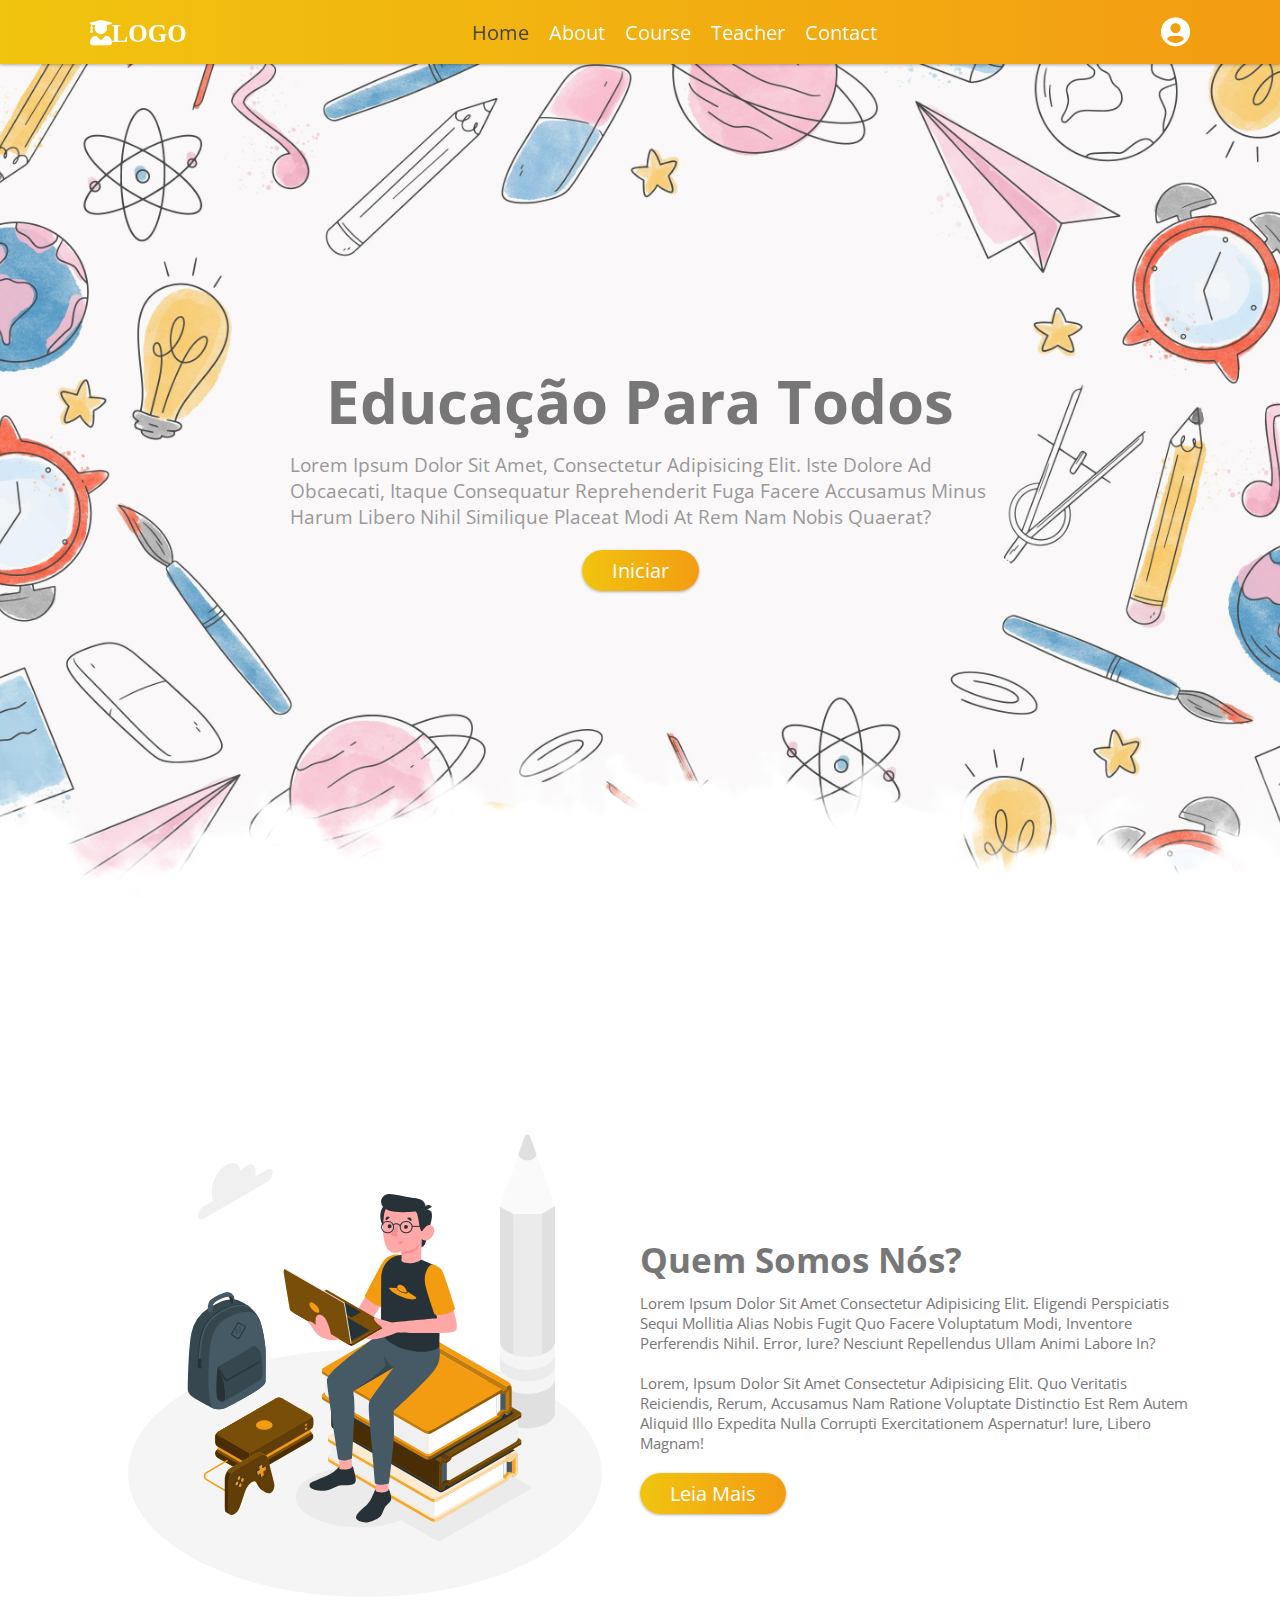
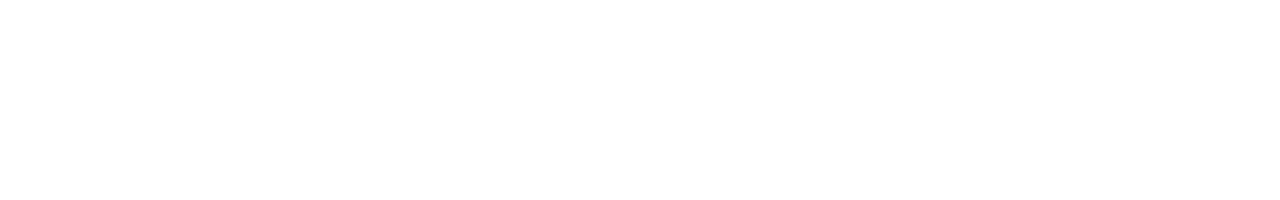
==== page/index.html @ 0684cd83 "iniciando section course" ====
<!DOCTYPE html>
<html lang="pt-br">

<head>
    <meta charset="UTF-8">
    <meta http-equiv="X-UA-Compatible" content="IE=edge">
    <meta name="viewport" content="width=device-width, initial-scale=1.0">
    <title>Tech School</title>

    <!-- google fonts cdn link -->
    <link rel="preconnect" href="https://fonts.googleapis.com">
    <link rel="preconnect" href="https://fonts.gstatic.com" crossorigin>
    <link href="https://fonts.googleapis.com/css2?family=Open+Sans:wght@300;400;600&display=swap" rel="stylesheet">

    <!-- font awesome cdn link -->
    <link rel="stylesheet" href="https://cdnjs.cloudflare.com/ajax/libs/font-awesome/5.15.4/css/all.min.css">

    <!-- css file link -->
    <link rel="stylesheet" href="/css/style.css">
</head>

<body>
    <!-- header section starts -->
    <header>

        <div id="menu" class="fas fa-bars"></div>


        <a href="#" class="logo"><i class="fas fa-user-graduate">LOGO</i></a>

        <nav class="navbar">
            <ul>
                <li><a class="active" href="#home">home</a></li>
                <li><a href="#about">about</a></li>
                <li><a href="#course">course</a></li>
                <li><a href="#teacher">teacher </a></li>
                <li><a href="#contact">contact</a></li>
            </ul>
        </nav>

        <div id="login" class="fas fa-user-circle"></div>

    </header>

    <!-- header section end -->

    <!-- form login starts -->

    <div class="login-form">
        <form action="">
            <h3>login</h3>
            <input type="text" placeholder="digite seu RA" class="box">
            <input type="password" placeholder="Senha" class="box">
            <p>esqueceu a senha? <a href="#">clique aqui</a></p>
            <p>não tem uma conta? <a href="#">cadastre-se agora</a></p>
            <input type="submit" class="btn" value="login">
            <i class="fas fa-times"></i>
        </form>
    </div>
    <!-- form login end -->

    <!-- home section  starts -->
    <section class="home" id="home">
        <h1>Educação para Todos</h1>
        <p>Lorem ipsum dolor sit amet, consectetur adipisicing elit. Iste dolore ad obcaecati, itaque consequatur
            reprehenderit fuga facere accusamus minus harum libero nihil similique placeat modi at rem nam nobis
            quaerat?</p>
        <a href="#"><button class="btn"> Iniciar </button></a>

        <div class="shape"></div>
    </section>
    <!-- home section end -->

    <!-- about section starts -->
    <section class="about id=" about">

        <div class="image">
            <img src="/utils/Nerd-amico.svg" alt="Estudante">
        </div>

        <div class="content">
            <h3>Quem somos nós?</h3>
            <p>Lorem ipsum dolor sit amet consectetur adipisicing elit. Eligendi perspiciatis sequi mollitia alias nobis
                fugit quo facere voluptatum modi, inventore perferendis nihil. Error, iure? Nesciunt repellendus ullam
                animi labore in?</p>
            <p>Lorem, ipsum dolor sit amet consectetur adipisicing elit. Quo veritatis reiciendis, rerum, accusamus nam
                ratione voluptate distinctio est rem autem aliquid illo expedita nulla corrupti exercitationem
                aspernatur! Iure, libero magnam!</p>
            <a href="#"><button class="btn"> leia mais</button></a>
        </div>
    </section>
    <!--  about section end -->

    <!--  course section starts -->

    <!-- course section end -->


    <!-- Jquery cdn link -->
    <script src="https://cdnjs.cloudflare.com/ajax/libs/jquery/3.6.0/jquery.min.js"></script>

    <!-- js file link -->
    <script src="/scripts/script.js"></script>
</body>

</html>
---- css/style.css ----
:root {
    --gradient: linear-gradient(90deg, var(--orange40f), var(--orangec12));
    --white:#fff;
    --silver444:#444;
    --silver333:#333;
    --silver777:#777;
    --seilver999:#999;
    --orangec12:#f39c12;
    --orange40f:#f1c40f;
}

* {
    font-family: 'Open Sans', sans-serif;
    margin: 0;
    padding: 0;
    box-sizing: border-box;
    border: none;
    outline: none;
    text-decoration: none;
    text-transform: capitalize;
    transition: all .2s linear;
}

*::selection {
    background-color: var(--orangec12);
    color: var(--white);
}

html {
    font-size: 62.5%;
    overflow-x: hidden;
}

html::-webkit-scrollbar {
    width: 1.5rem;
}

html::-webkit-scrollbar-track {
    background: var(--silver333);
}

html::-webkit-scrollbar-thumb {
    background: linear-gradient(90deg, var(--orange40f), var(--orangec12));
}

/* global style section */
section {
    min-height: 100vh;
    padding: 1rem 7%;
    padding-top: 6rem;
}

/* global style button */
.btn {
    padding: .7rem 3rem;
    font-size: 2rem;
    color: var(--white);
    background: var(--gradient);
    border-radius: 5rem;
    margin-top: 1rem;
    cursor: pointer;
    box-shadow: 0 .1rem .3rem rgba(0, 0, 0, .3);
    position: relative;
    overflow: hidden;
    z-index: 0;
}

.btn::before {
    content: '';
    position: absolute;
    top: -1rem; left: -100%;
    background-color: #fff9;
    height: 150%;
    width: 20%;
    transform: rotate(25deg);
    z-index: -1;
}

.btn:hover::before  {
    transition: .3s linear; 
    left: 120%;
}

/* header menu starts */
header {
    width: 100%;
    display: flex;
    align-items: center;
    justify-content: space-between;
    position: fixed;
    top: 0; left: 0;
    z-index: 1000;
    padding: 1.5rem 7%;
    background: var(--gradient);
    box-shadow: 0 .1rem .3rem rgba(0, 0, 0, .3);
}

header .logo {
    color: var(--white);
    font-size: 2.5rem;
}

header .navbar ul {
    display: flex;
    align-items: center;
    justify-content: center;
    list-style: none;
}

header .navbar ul li {
    margin: 0 1rem;
}

header .navbar ul li a {
    font-size: 2rem;
    color: var(--white);
}

header .navbar ul li a.active,
header .navbar ul li a:hover {
    color: var(--silver444);
}

header #login {
    font-size: 3rem;
    color: var(--white);
    cursor: pointer;
}

header #login:hover {
    color: var(--silver444);
}

header #menu {
    font-size: 3rem;
    color: var(--white);
    cursor: pointer;
    display: none;
}
/* header menu end */

/* login form starts */
.login-form {
    height: 100%;
    width: 100%;
    position: fixed;
    top: -120%; left: 0;
    z-index: 1000;
    background: rgba(0, 0, 0, .5);
    display: flex;
    align-items: center;
    justify-content: center;
}

.login-form.popup {
    top: 0;
}

.login-form form {
    width: 35rem;
    background-color: var(--white);
    margin: 0 2rem;
    padding: 1rem 3rem;
    border-radius: .5rem;
    box-shadow: 0 .1rem .3rem var(--silver333);
    position: relative; 
}

.login-form form h3 {
    font-size: 3rem;
    color: var(--orangec12);
    padding: 1rem 0;   
}

.login-form .box {
    width: 100%;
    padding: 1rem 0;
    margin: 1rem 0;
    border-bottom: .2rem solid var(--silver777);
    font-size: 1.6rem; 
    color: var(--silver333);
    text-transform: none;
}

.login-form .box::placeholder {
    text-transform: capitalize;
}

.login-form .box:focus {
    border-color: var(--orangec12);
}

.login-form .box:nth-child(3) {
    margin-bottom: 5rem;
}

.login-form form p {
    font-size: 1.4rem;
    color: var(--silver777);
    padding: .5rem 0;
}

.login-form form p a {
    color: var(--orangec12);
}

.login-form form .btn {
    width: 100%;
    margin: 2rem 0;
}

.login-form form .btn:hover {
    background: var(--silver444);
}

.login-form form .fa-times {
    position: absolute;
    top: 1.5rem; right: 2rem;
    font-size: 2.5rem;
    cursor: pointer;
    color: var(--seilver999);
}

.login-form form .fa-times:hover {
    color: var(--silver444);
}

/* login form end */

/* section home starts */
.home {
    display: flex;
    align-items: center;
    justify-content: center;
    flex-flow: column;
    background: url('/utils/home-bg.jpg') no-repeat;
    background-size: cover;
    background-position: center;
    background-attachment: fixed;
    position: relative;

}

.home h1 {
    font-size: 6rem;
    color: var(--silver777);
}

.home p {
    font-size: 1.9rem;
    color: var(--seilver999);
    padding: 1rem 0;
    width: 70rem;
}

.home .shape {
    position: absolute;
    bottom: -.2rem; left: 0;
    height: 15rem;
    width: 100%;
    background: url('/utils/shape.png');
    block-size: 100rem 15rem;
    filter: drop-shadow(0 -1.rem .1rem rgba(0, 0, 0, .2));
    animation: animate 10s linear infinite;
}

@keyframes animate {
    0% {
        background-position-x: 0rem;
    }

    100% {
        background-position-x: 100rem ;
    }
}

/* section home end */

/* section about starts*/
.about {
    display: flex;
    align-items: center;
    justify-content: center;
    flex-flow: wrap;
}

.about .image {
    flex: 1 1 40rem;
}

.about .image img {
    height: 65vh;
    width: 100%;
}

.about .content {
    flex: 1 1 40rem;
}

.about .content h3 {
    font-size: 3.5rem;
    color: var(--silver777);
}

.about .content p {
    font-size: 1.5rem;
    color: var(--silver777);
    padding: 1rem 0;
}

/* section about end*/

























/* media queries */
@media (max-width: 768px) {
    html {
        font-size: 55%;
    }

    header #menu {
        display: block;
    }

    header .navbar {
        position: fixed;
        top: -120%; left:0;
        width: 100%;
        background:  var(--silver444);
    }

    header .navbar ul {
        flex-flow: column;
        padding: 2rem 0;
    }

    header .navbar ul li {
        margin: 1.5rem 0;
        text-align: center;
        width: 100%;
    }

    header .navbar ul li a {
        font-size: 2.5rem;
        display: block;
    }

    header .navbar ul li a.active,
    header .navbar ul li a:hover {
        color: var(--orangec12);
    }   

    .fa-times {
        transform: rotate(180deg);
    }

    header .navbar.nav-toggle {
        top: 6.4rem;
    }

    .home h1 {
        top: 6.4rem;
    }

    .home p {
        width: auto;
    }
}

@media (max-width: 768px) {
    html {
        font-size: 50%;
    }
}
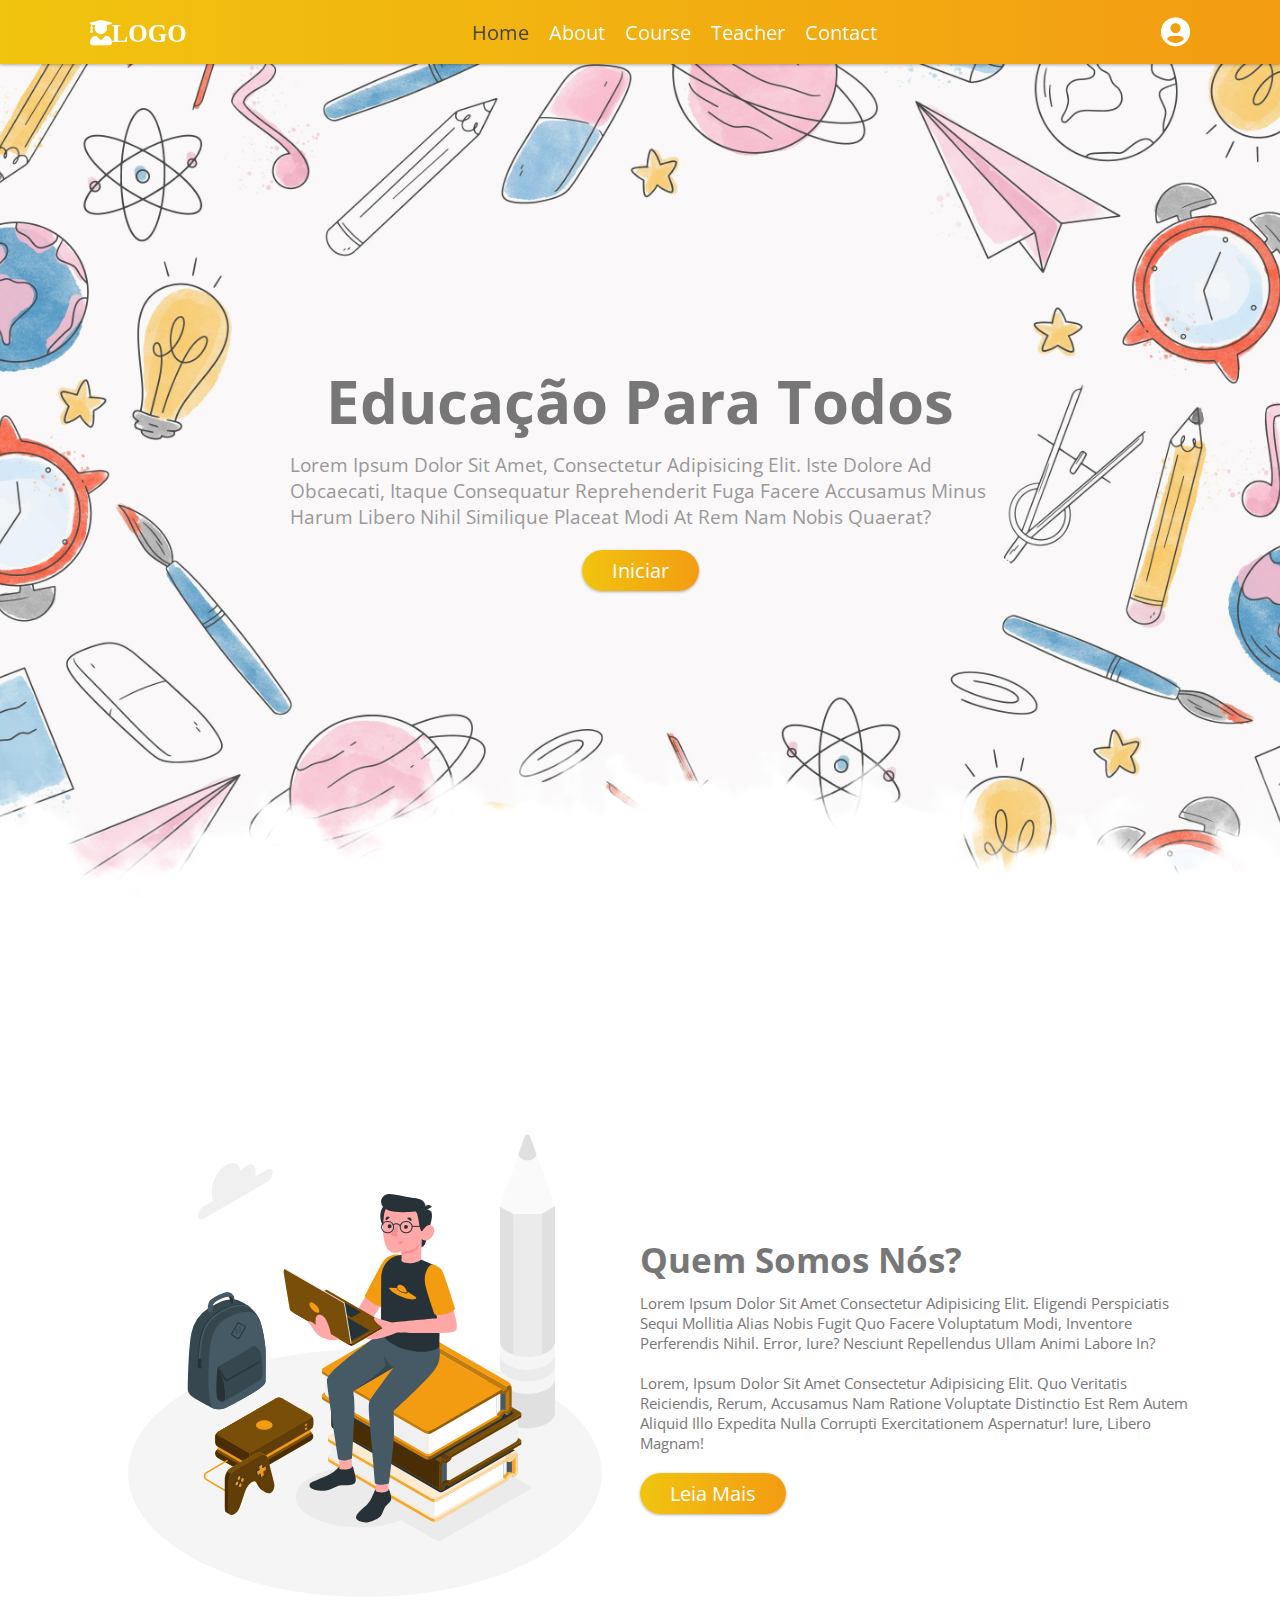
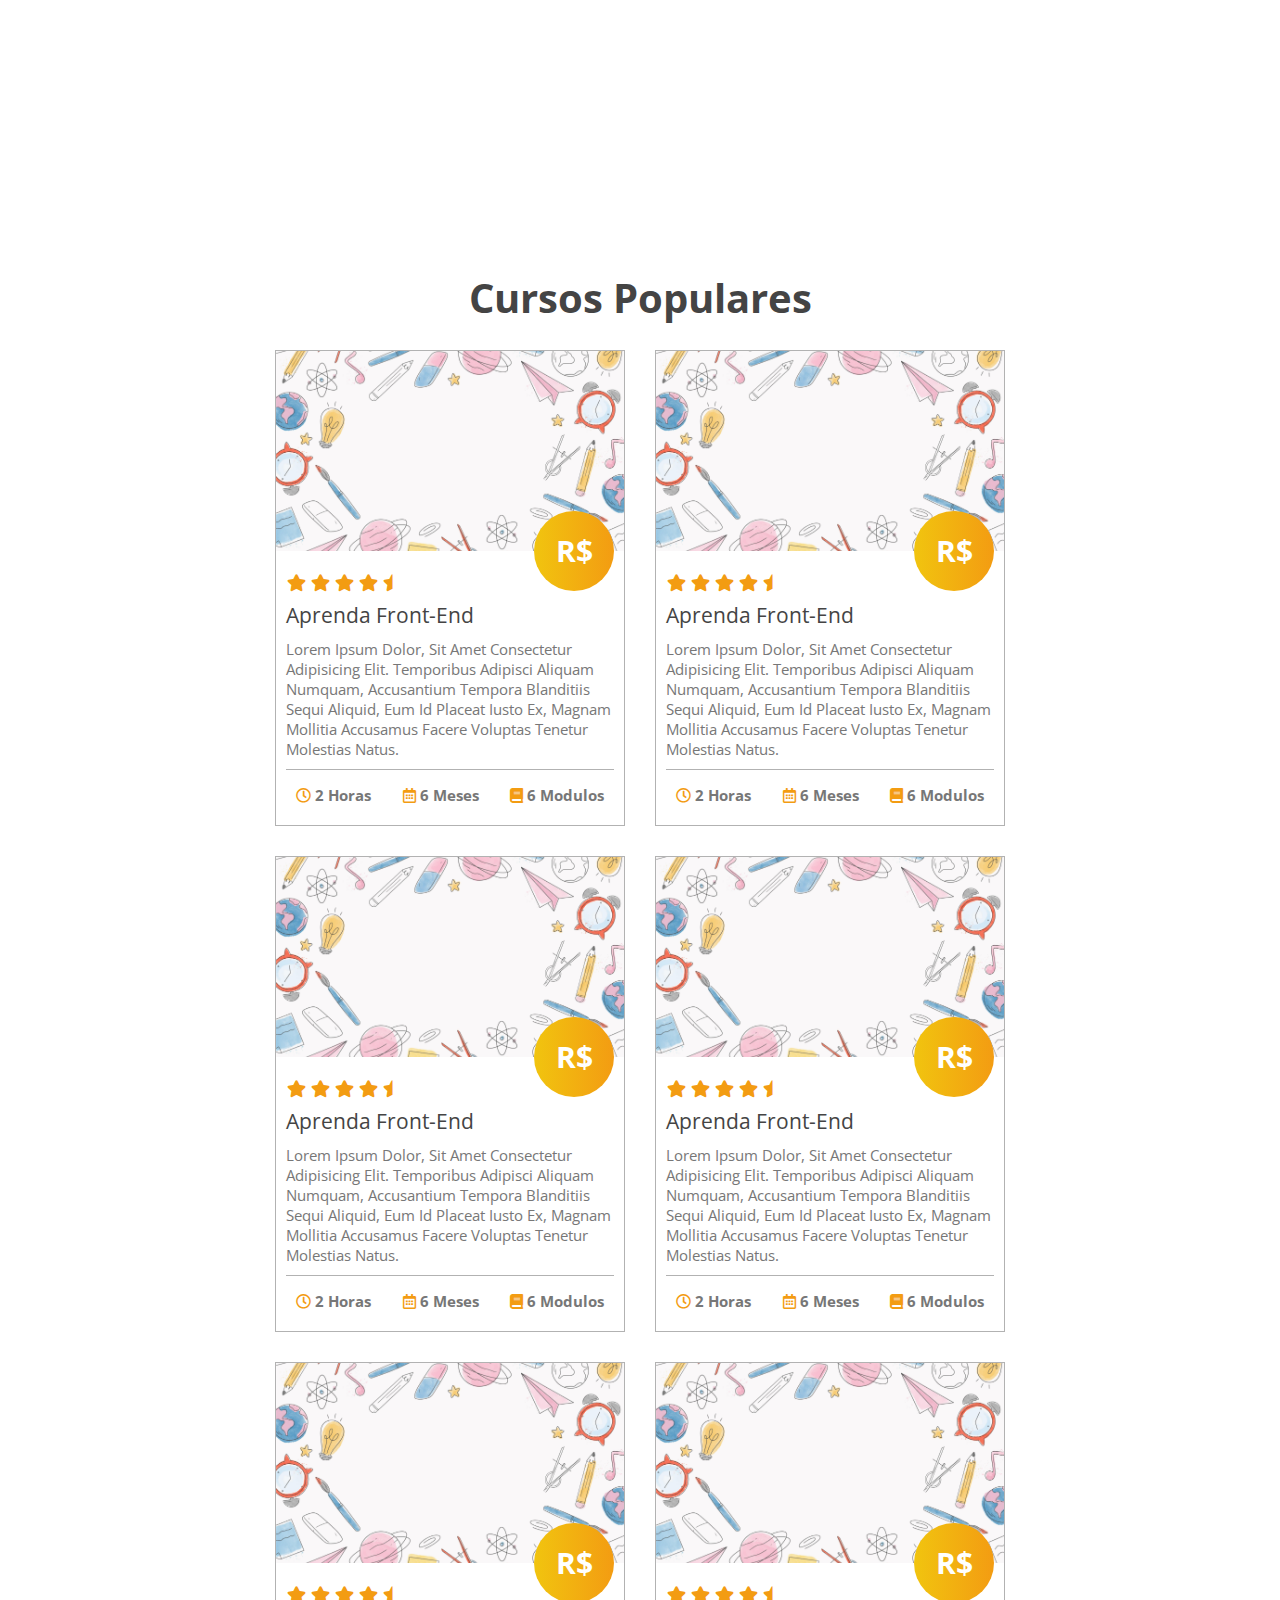
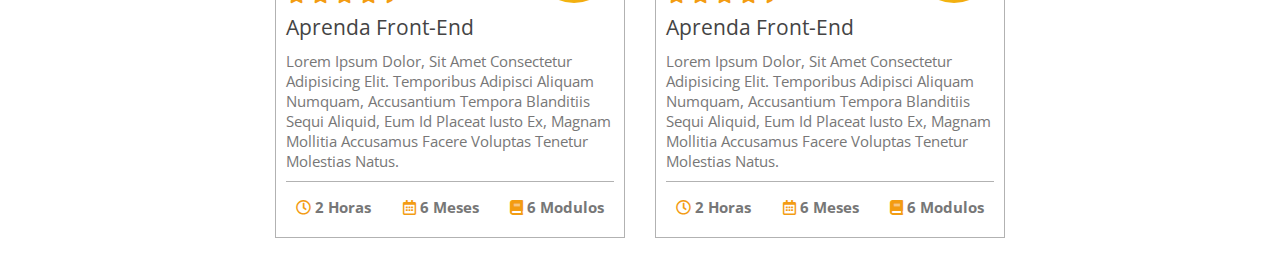
==== commit b3bb497f: "finalizando section course responsive" ====
--- a/page/index.html
+++ b/page/index.html
@@ -92,7 +92,150 @@
     <!--  about section end -->
 
     <!--  course section starts -->
-
+    <section class="course" id="course">
+
+        <h1 class="heading"> cursos populares</h1>
+
+        <div class="box-container">
+            <div class="box">
+                <img src="/utils/home-bg.jpg" alt="Curso">
+                <h3 class="price">R$ 1,99</h3>
+                <div class="content">
+                    <div class="stars">
+                        <i class="fas fa-star"></i>
+                        <i class="fas fa-star"></i>
+                        <i class="fas fa-star"></i>
+                        <i class="fas fa-star"></i>
+                        <i class="fas fa-star-half"></i>
+                    </div>
+                    <a href="#" class="title">Aprenda Front-end</a>
+                    <p>Lorem ipsum dolor, sit amet consectetur adipisicing elit. Temporibus adipisci aliquam numquam,
+                        accusantium tempora blanditiis sequi aliquid, eum id placeat iusto ex, magnam mollitia accusamus
+                        facere voluptas tenetur molestias natus.</p>
+                    <div class="info">
+                        <h3><i class="far fa-clock"></i> 2 horas</h3>
+                        <h3><i class="far fa-calendar-alt"></i> 6 meses</h3>
+                        <h3><i class="fas fa-book"></i> 6 modulos</h3>
+                    </div>
+                </div>
+            </div>
+
+            <div class="box">
+                <img src="/utils/home-bg.jpg" alt="Curso">
+                <h3 class="price">R$ 1,99</h3>
+                <div class="content">
+                    <div class="stars">
+                        <i class="fas fa-star"></i>
+                        <i class="fas fa-star"></i>
+                        <i class="fas fa-star"></i>
+                        <i class="fas fa-star"></i>
+                        <i class="fas fa-star-half"></i>
+                    </div>
+                    <a href="#" class="title">Aprenda Front-end</a>
+                    <p>Lorem ipsum dolor, sit amet consectetur adipisicing elit. Temporibus adipisci aliquam numquam,
+                        accusantium tempora blanditiis sequi aliquid, eum id placeat iusto ex, magnam mollitia accusamus
+                        facere voluptas tenetur molestias natus.</p>
+                    <div class="info">
+                        <h3><i class="far fa-clock"></i> 2 horas</h3>
+                        <h3><i class="far fa-calendar-alt"></i> 6 meses</h3>
+                        <h3><i class="fas fa-book"></i> 6 modulos</h3>
+                    </div>
+                </div>
+            </div>
+
+            <div class="box">
+                <img src="/utils/home-bg.jpg" alt="Curso">
+                <h3 class="price">R$ 1,99</h3>
+                <div class="content">
+                    <div class="stars">
+                        <i class="fas fa-star"></i>
+                        <i class="fas fa-star"></i>
+                        <i class="fas fa-star"></i>
+                        <i class="fas fa-star"></i>
+                        <i class="fas fa-star-half"></i>
+                    </div>
+                    <a href="#" class="title">Aprenda Front-end</a>
+                    <p>Lorem ipsum dolor, sit amet consectetur adipisicing elit. Temporibus adipisci aliquam numquam,
+                        accusantium tempora blanditiis sequi aliquid, eum id placeat iusto ex, magnam mollitia accusamus
+                        facere voluptas tenetur molestias natus.</p>
+                    <div class="info">
+                        <h3><i class="far fa-clock"></i> 2 horas</h3>
+                        <h3><i class="far fa-calendar-alt"></i> 6 meses</h3>
+                        <h3><i class="fas fa-book"></i> 6 modulos</h3>
+                    </div>
+                </div>
+            </div>
+
+            <div class="box">
+                <img src="/utils/home-bg.jpg" alt="Curso">
+                <h3 class="price">R$ 1,99</h3>
+                <div class="content">
+                    <div class="stars">
+                        <i class="fas fa-star"></i>
+                        <i class="fas fa-star"></i>
+                        <i class="fas fa-star"></i>
+                        <i class="fas fa-star"></i>
+                        <i class="fas fa-star-half"></i>
+                    </div>
+                    <a href="#" class="title">Aprenda Front-end</a>
+                    <p>Lorem ipsum dolor, sit amet consectetur adipisicing elit. Temporibus adipisci aliquam numquam,
+                        accusantium tempora blanditiis sequi aliquid, eum id placeat iusto ex, magnam mollitia accusamus
+                        facere voluptas tenetur molestias natus.</p>
+                    <div class="info">
+                        <h3><i class="far fa-clock"></i> 2 horas</h3>
+                        <h3><i class="far fa-calendar-alt"></i> 6 meses</h3>
+                        <h3><i class="fas fa-book"></i> 6 modulos</h3>
+                    </div>
+                </div>
+            </div>
+
+            <div class="box">
+                <img src="/utils/home-bg.jpg" alt="Curso">
+                <h3 class="price">R$ 1,99</h3>
+                <div class="content">
+                    <div class="stars">
+                        <i class="fas fa-star"></i>
+                        <i class="fas fa-star"></i>
+                        <i class="fas fa-star"></i>
+                        <i class="fas fa-star"></i>
+                        <i class="fas fa-star-half"></i>
+                    </div>
+                    <a href="#" class="title">Aprenda Front-end</a>
+                    <p>Lorem ipsum dolor, sit amet consectetur adipisicing elit. Temporibus adipisci aliquam numquam,
+                        accusantium tempora blanditiis sequi aliquid, eum id placeat iusto ex, magnam mollitia accusamus
+                        facere voluptas tenetur molestias natus.</p>
+                    <div class="info">
+                        <h3><i class="far fa-clock"></i> 2 horas</h3>
+                        <h3><i class="far fa-calendar-alt"></i> 6 meses</h3>
+                        <h3><i class="fas fa-book"></i> 6 modulos</h3>
+                    </div>
+                </div>
+            </div>
+
+            <div class="box">
+                <img src="/utils/home-bg.jpg" alt="Curso">
+                <h3 class="price">R$ 1,99</h3>
+                <div class="content">
+                    <div class="stars">
+                        <i class="fas fa-star"></i>
+                        <i class="fas fa-star"></i>
+                        <i class="fas fa-star"></i>
+                        <i class="fas fa-star"></i>
+                        <i class="fas fa-star-half"></i>
+                    </div>
+                    <a href="#" class="title">Aprenda Front-end</a>
+                    <p>Lorem ipsum dolor, sit amet consectetur adipisicing elit. Temporibus adipisci aliquam numquam,
+                        accusantium tempora blanditiis sequi aliquid, eum id placeat iusto ex, magnam mollitia accusamus
+                        facere voluptas tenetur molestias natus.</p>
+                    <div class="info">
+                        <h3><i class="far fa-clock"></i> 2 horas</h3>
+                        <h3><i class="far fa-calendar-alt"></i> 6 meses</h3>
+                        <h3><i class="fas fa-book"></i> 6 modulos</h3>
+                    </div>
+                </div>
+            </div>
+        </div>
+    </section>
     <!-- course section end -->
 
 
--- a/css/style.css
+++ b/css/style.css
@@ -81,6 +81,13 @@
     left: 120%;
 }
 
+.heading {
+    color: var(--silver444);
+    padding: 1rem;
+    font-size: 4rem;
+    text-align: center;
+}
+
 /* header menu starts */
 header {
     width: 100%;
@@ -310,6 +317,92 @@
 
 /* section about end*/
 
+/* section course starts */
+.course .box-container {
+    display: flex;
+    align-items: center;
+    justify-content: center;
+    flex-flow: wrap;
+
+}
+
+.course .box-container .box {
+    width: 35rem;
+    border: .1rem solid rgba(0, 0, 0, .3);
+    position: relative;
+    margin: 1.5rem;
+}
+
+.course .box-container .box img {
+    height: 20rem;
+    width: 100%;
+    object-fit: cover;
+}
+
+.course .box-container .box .content {
+    padding: 1rem;
+}
+
+.course .box-container .box .content .stars i {
+    color: var(--orangec12);
+    font-size: 1.7rem;
+    padding: 1rem .1rem;
+}
+
+.course .box-container .box .content .title {
+    color: var(--silver444);
+    font-size: 2.1rem;
+}
+
+.course .box-container .box .content .title:hover {
+    text-decoration: underline;
+}
+
+.course .box-container .box .content p {
+    padding: 1rem 0;
+    color: var(--silver777);
+    font-size: 1.5rem;
+}
+
+.course .box-container .box .content .info {
+    display: flex;
+    justify-content: space-between;
+    align-items: center;
+    padding-top: .5rem;
+    border-top: .1rem solid rgba(0, 0, 0, .3);
+}
+
+.course .box-container .box .content .info h3 {
+    font-size: 1.5rem;
+    padding: 1rem;
+    color: var(--silver777);
+}
+
+.course .box-container .box .content .info h3 i {
+    color: var(--orangec12);
+}
+   
+.course .box-container .box .price {
+    position: absolute;
+    top: 16rem; right: 1rem;
+    height: 8rem;
+    width: 8rem;
+    line-height: 8rem;
+    text-align: center;
+    border-radius: 50%;
+    background: var(--gradient);  
+    color: var(--white);
+    font-size: 3rem;
+}
+
+
+
+
+
+
+
+
+/* section course end */
 
 
 
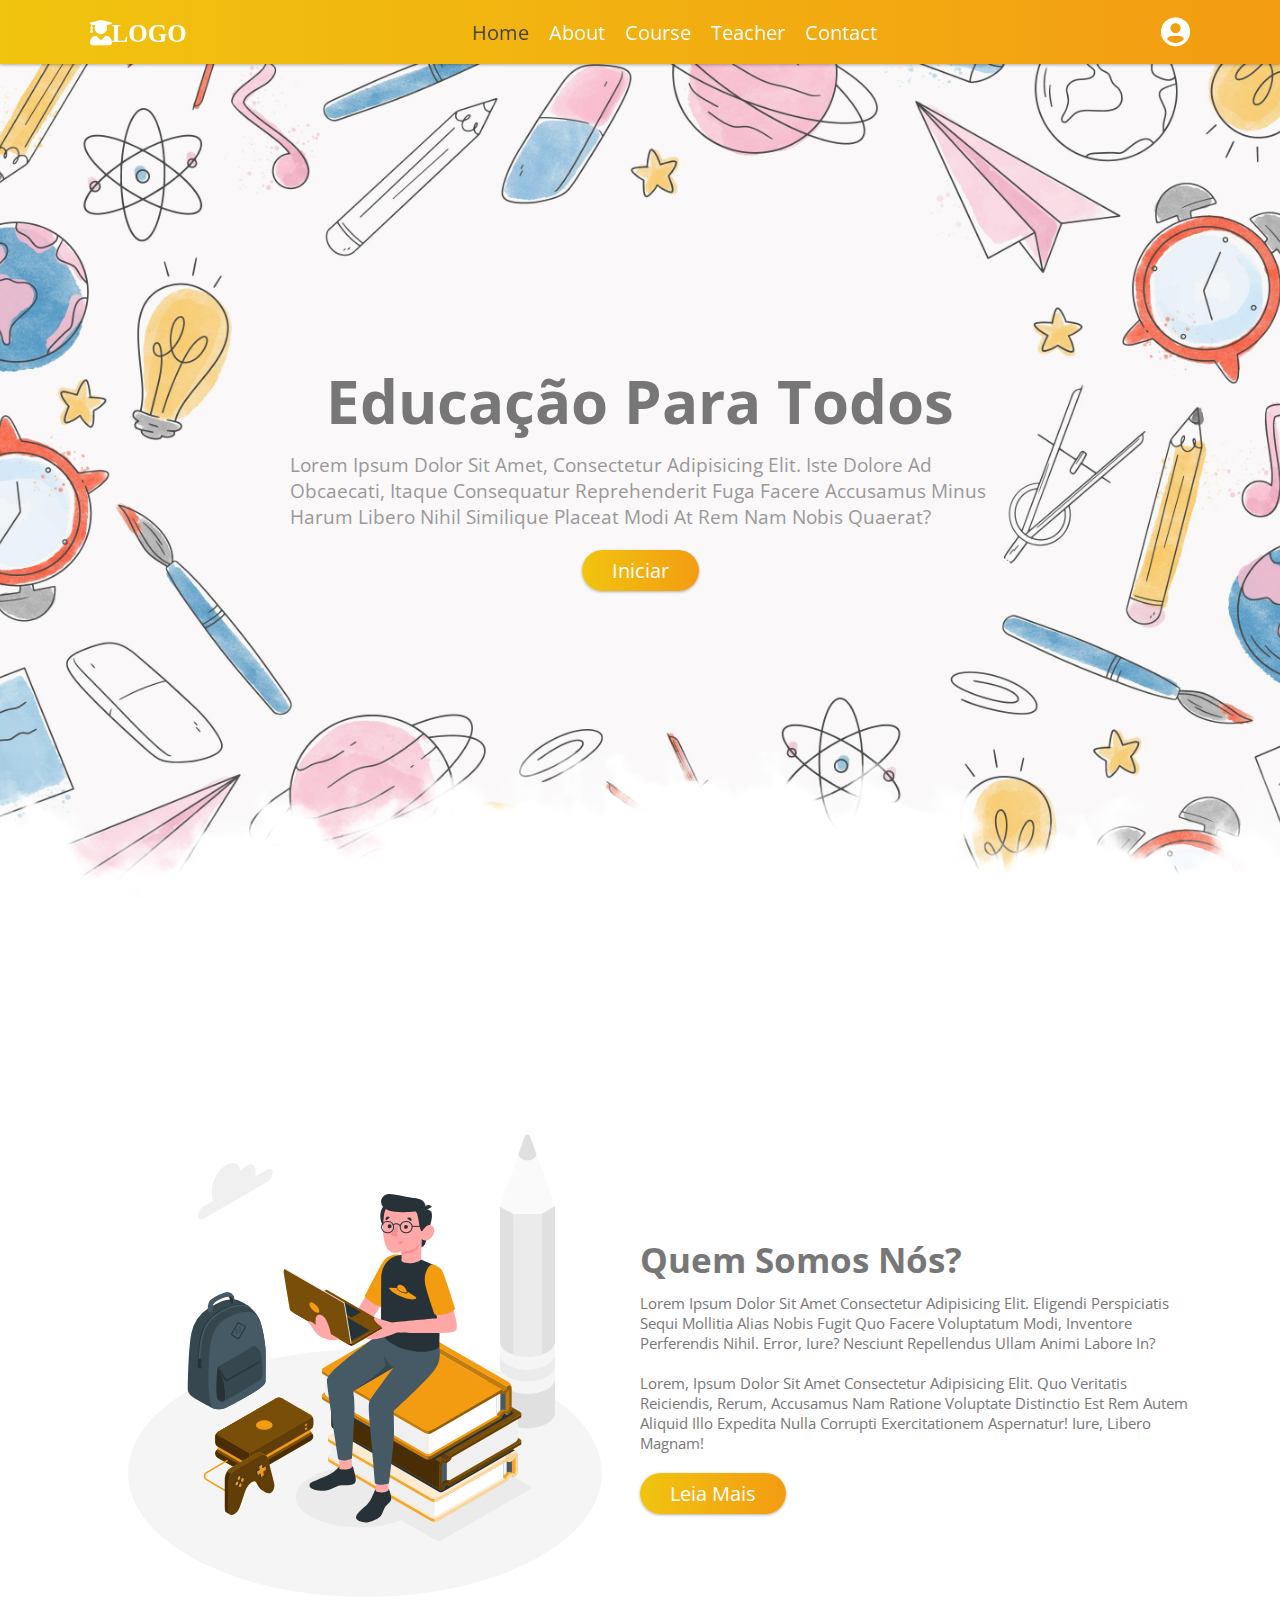
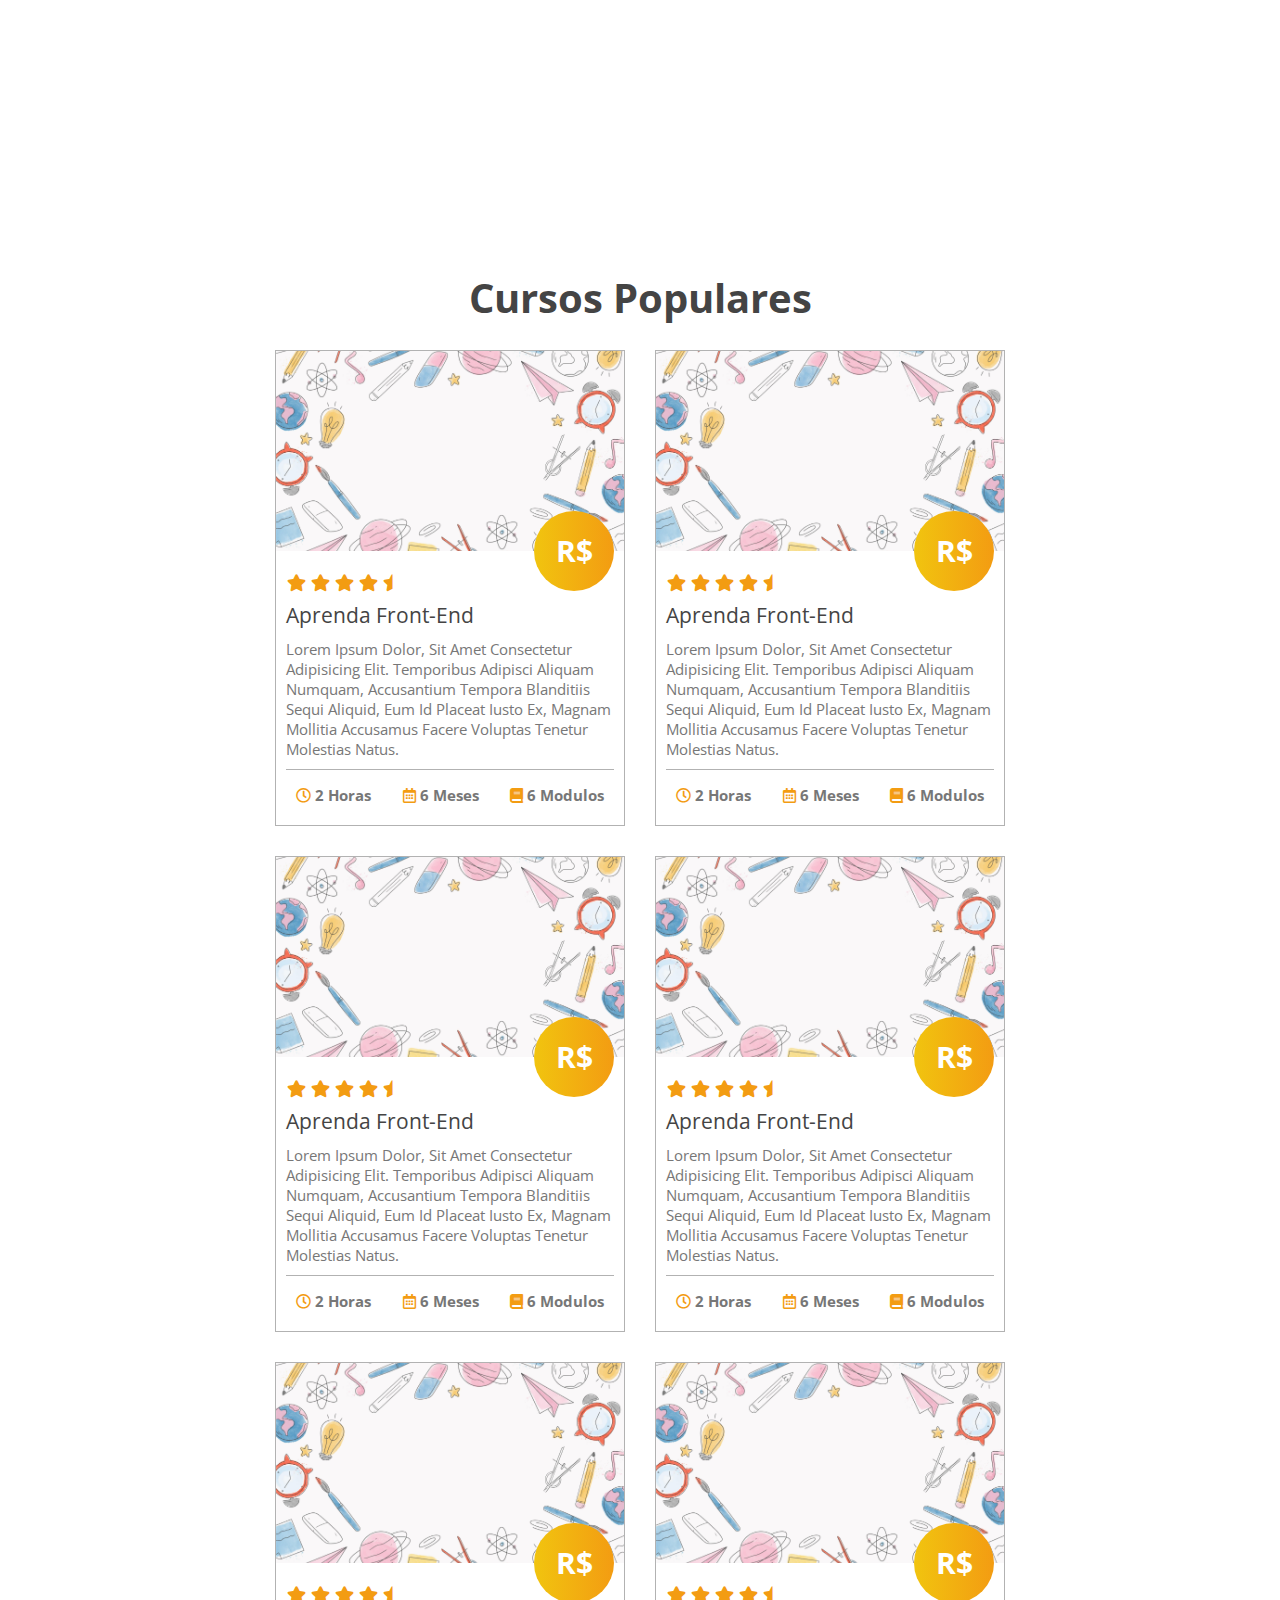
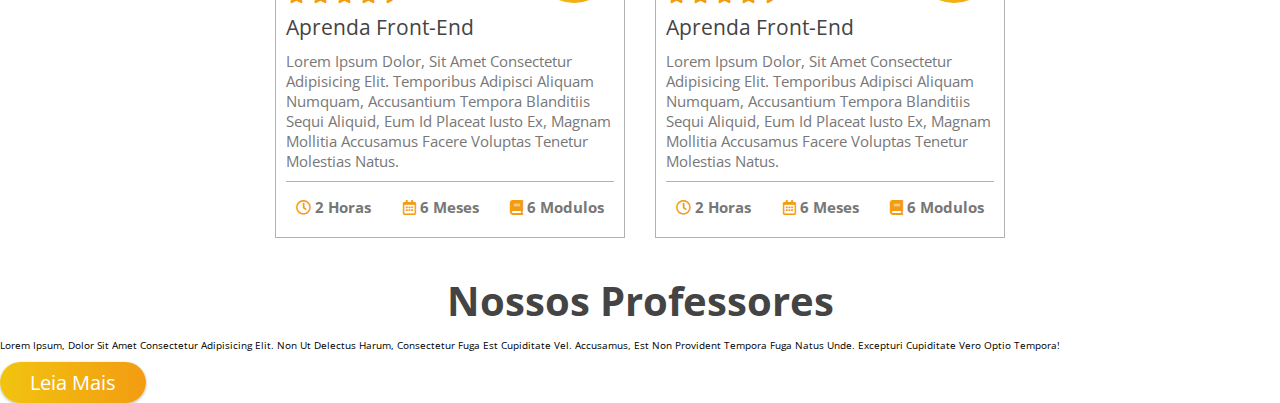
==== commit da6cbf88: "iniciando section teacher" ====
--- a/page/index.html
+++ b/page/index.html
@@ -41,11 +41,9 @@
         <div id="login" class="fas fa-user-circle"></div>
 
     </header>
-
     <!-- header section end -->
 
     <!-- form login starts -->
-
     <div class="login-form">
         <form action="">
             <h3>login</h3>
@@ -238,6 +236,14 @@
     </section>
     <!-- course section end -->
 
+    <!-- section teacher starts -->
+    <h1 class="heading">nossos professores</h1>
+    <p>Lorem ipsum, dolor sit amet consectetur adipisicing elit. Non ut delectus harum, consectetur fuga est cupiditate
+        vel. Accusamus, est non provident tempora fuga natus unde. Excepturi cupiditate vero optio tempora!
+    </p>
+
+    <a href="#"><button class="btn">leia mais</button></a>
+    <!-- section teacher end -->
 
     <!-- Jquery cdn link -->
     <script src="https://cdnjs.cloudflare.com/ajax/libs/jquery/3.6.0/jquery.min.js"></script>
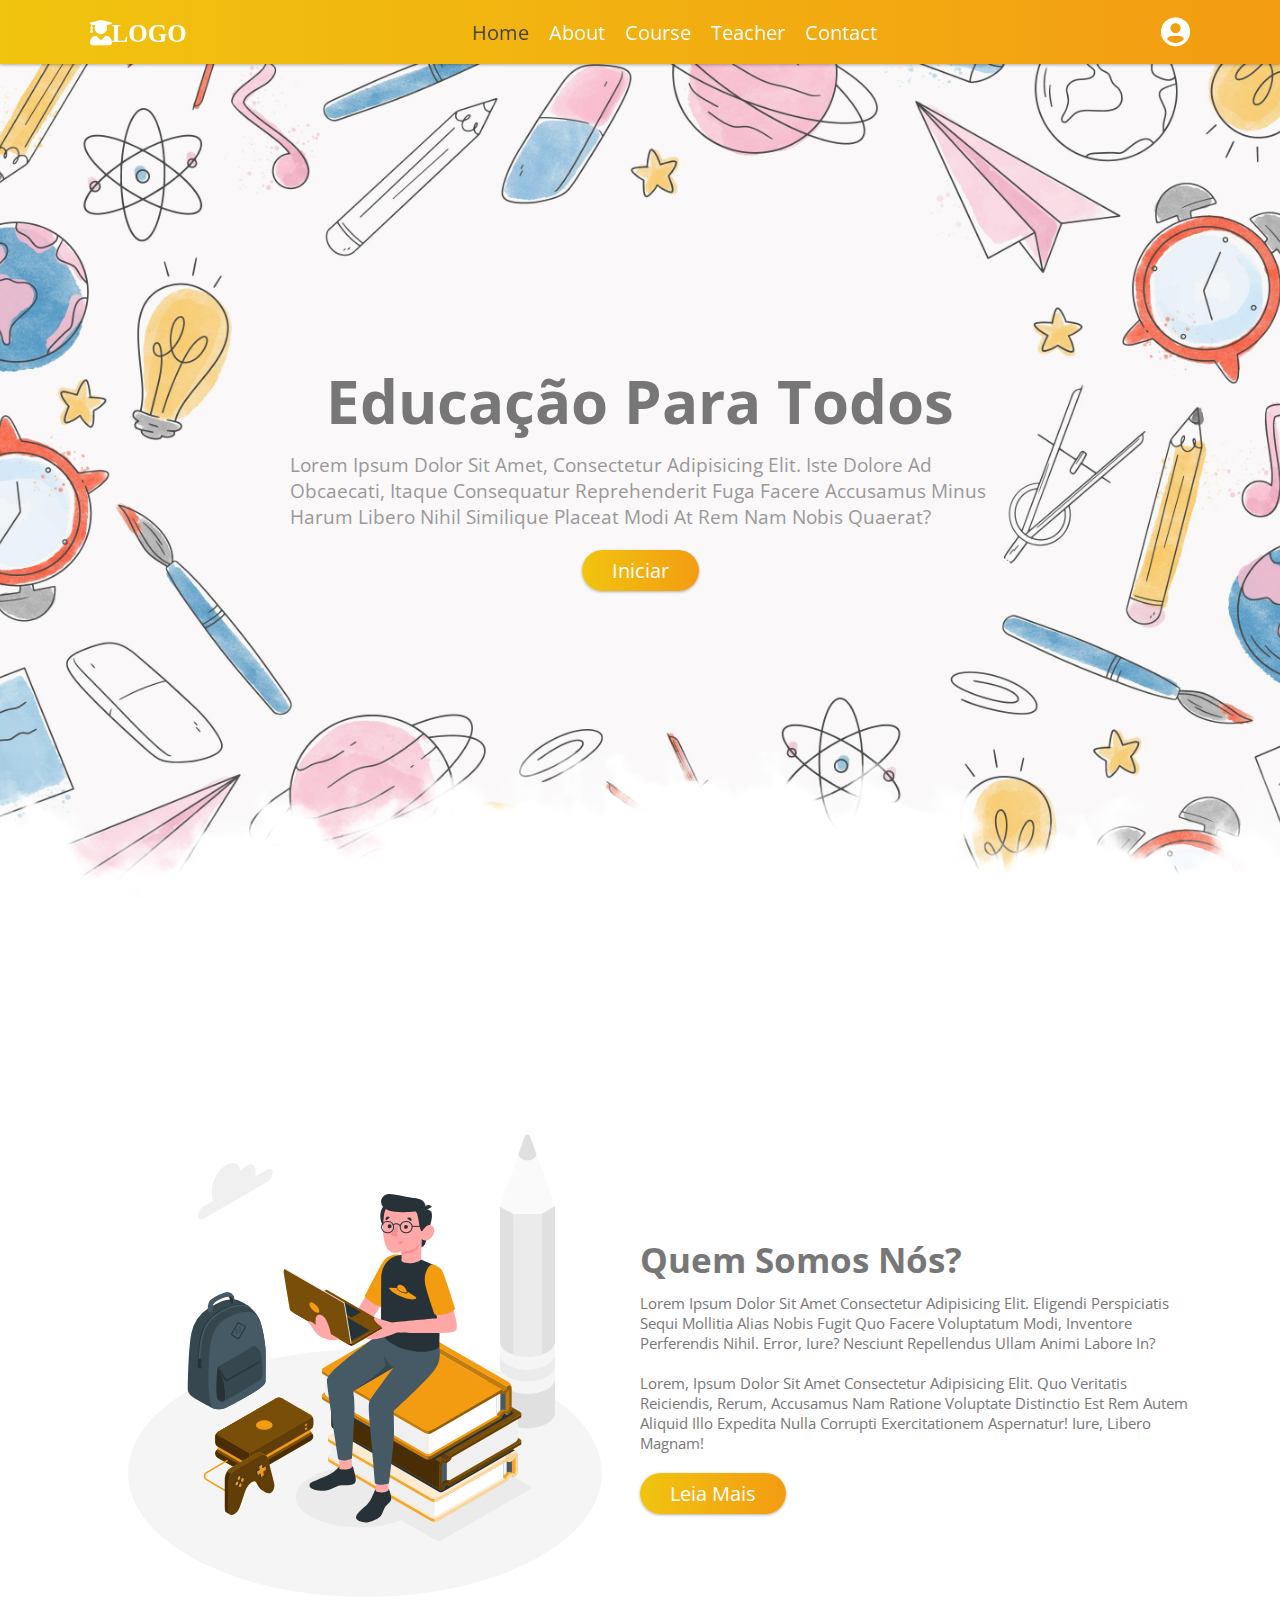
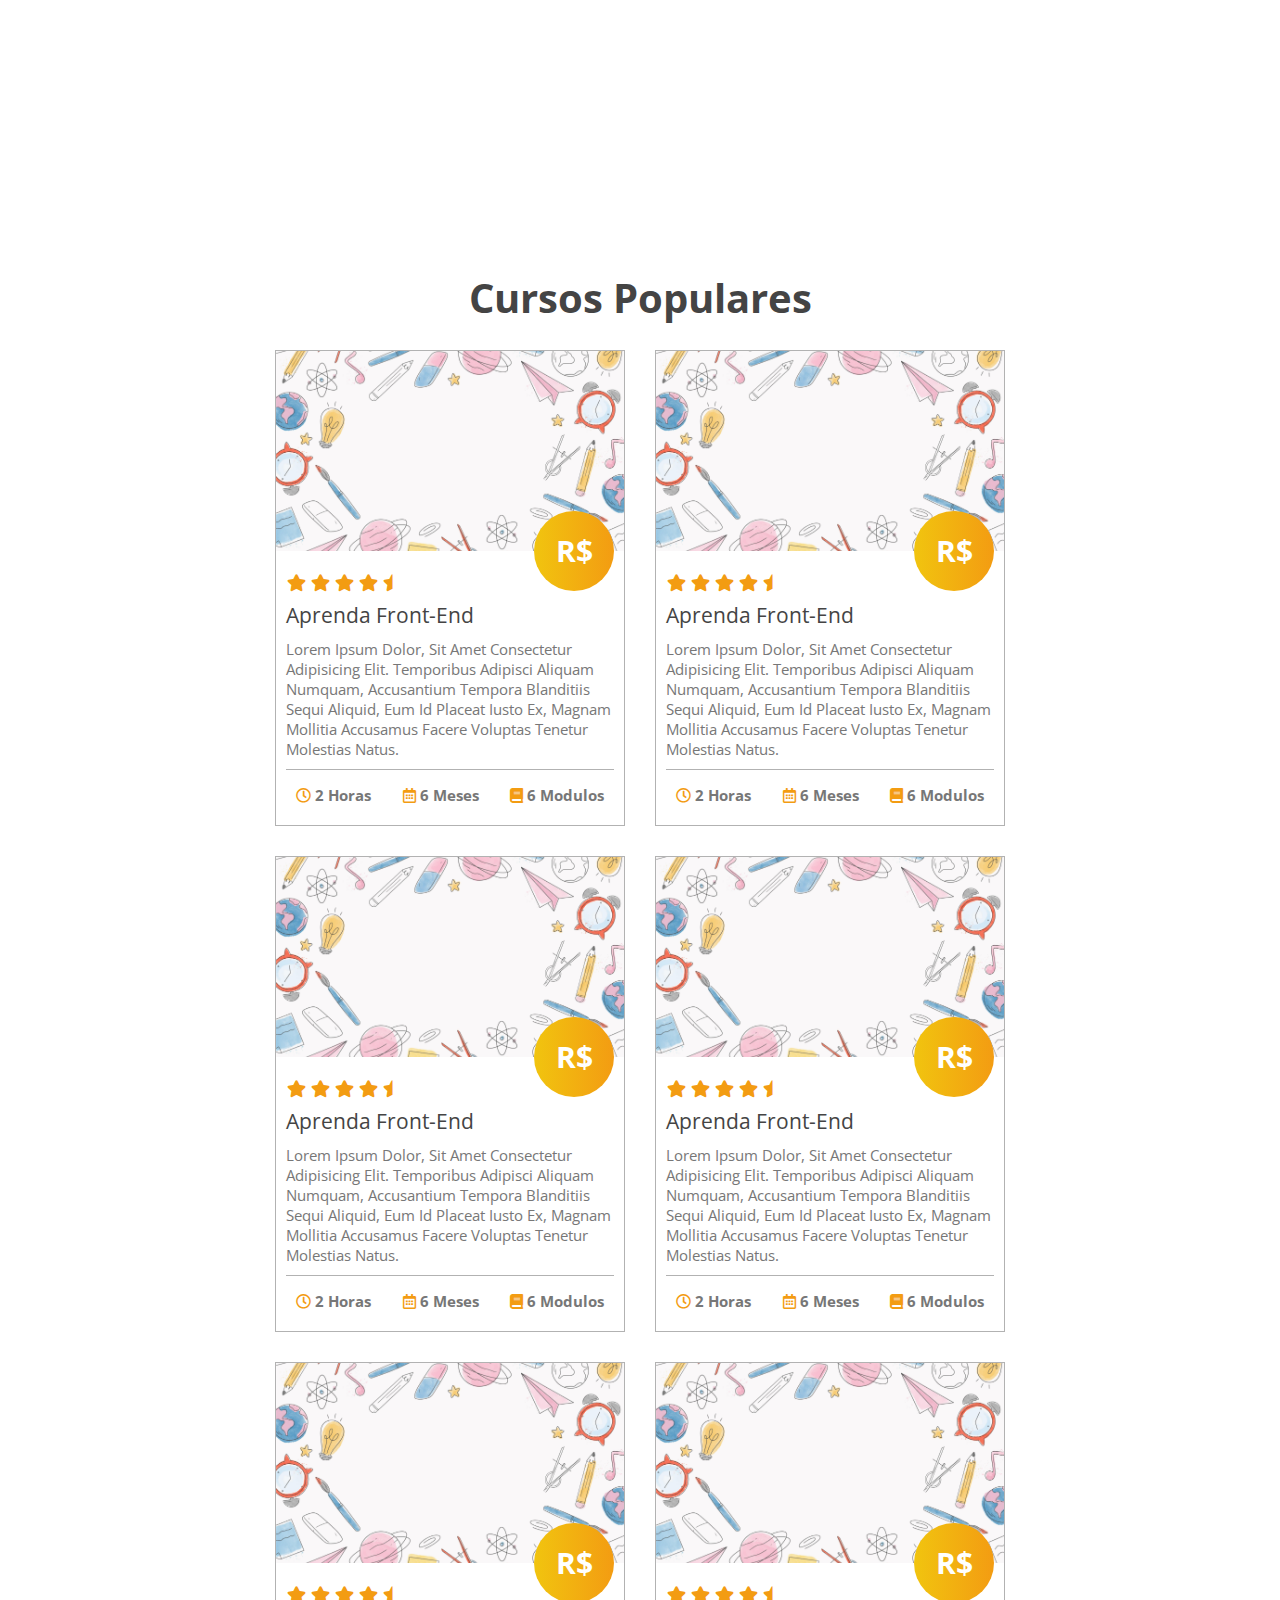
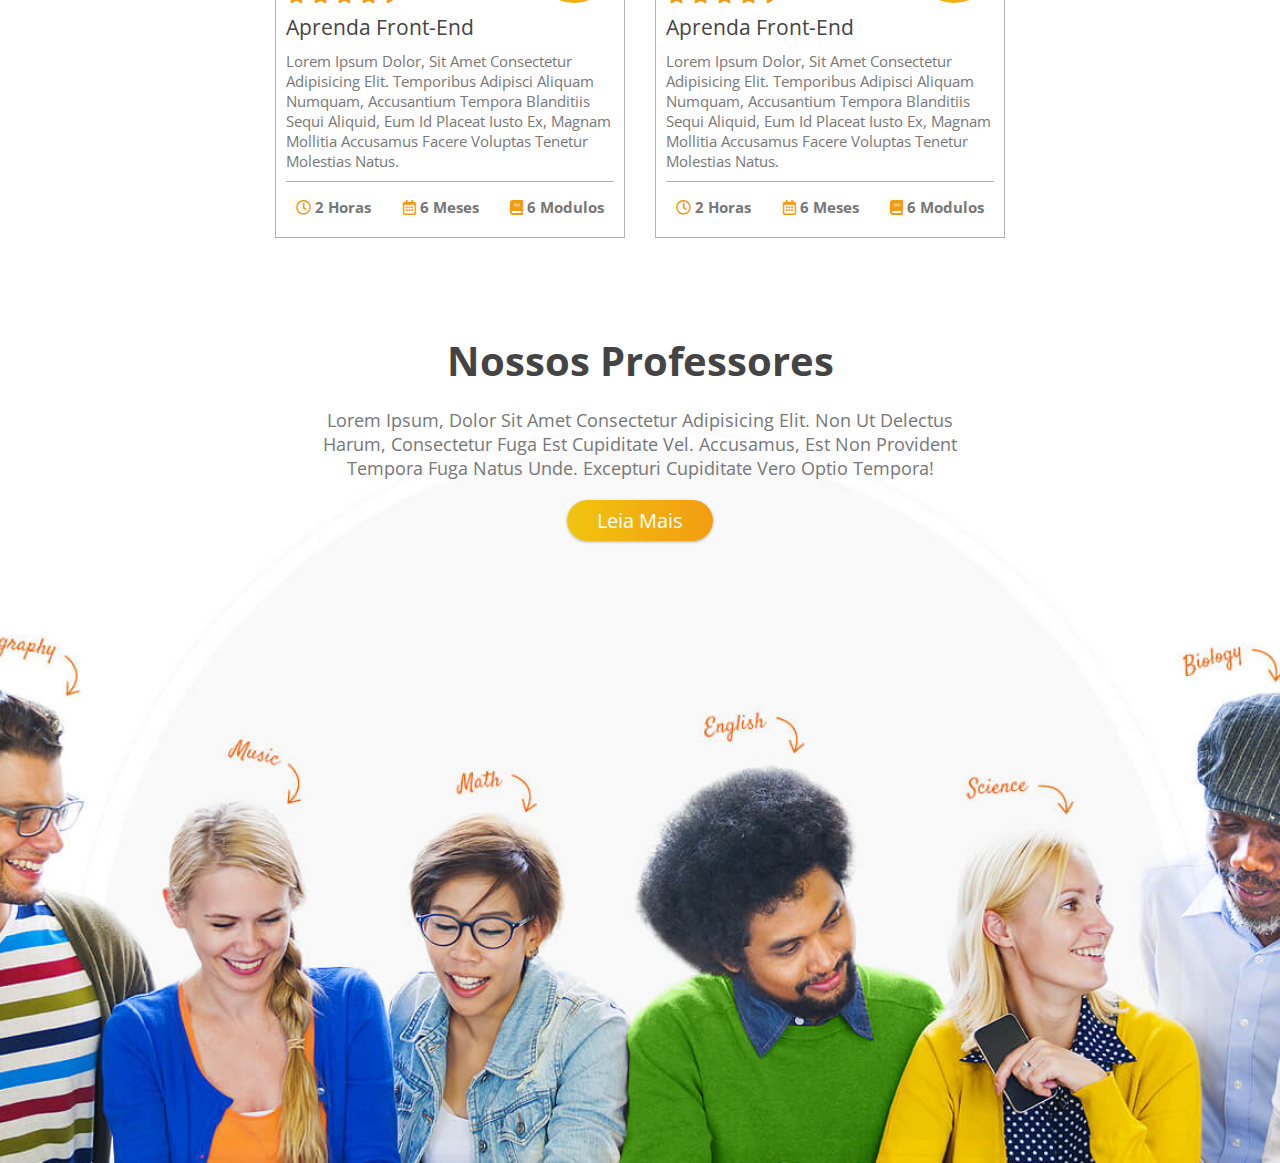
==== commit 66f7c77f: "finalizando section teacher responsivo" ====
--- a/page/index.html
+++ b/page/index.html
@@ -237,12 +237,15 @@
     <!-- course section end -->
 
     <!-- section teacher starts -->
-    <h1 class="heading">nossos professores</h1>
-    <p>Lorem ipsum, dolor sit amet consectetur adipisicing elit. Non ut delectus harum, consectetur fuga est cupiditate
-        vel. Accusamus, est non provident tempora fuga natus unde. Excepturi cupiditate vero optio tempora!
-    </p>
-
-    <a href="#"><button class="btn">leia mais</button></a>
+    <section class="teacher" id="teacher">
+        <h1 class="heading">nossos professores</h1>
+        <p>Lorem ipsum, dolor sit amet consectetur adipisicing elit. Non ut delectus harum, consectetur fuga est
+            cupiditate
+            vel. Accusamus, est non provident tempora fuga natus unde. Excepturi cupiditate vero optio tempora!
+        </p>
+
+        <a href="#"><button class="btn">leia mais</button></a>
+    </section>
     <!-- section teacher end -->
 
     <!-- Jquery cdn link -->
--- a/css/style.css
+++ b/css/style.css
@@ -395,14 +395,28 @@
     font-size: 3rem;
 }
 
-
-
-
-
-
-
-
 /* section course end */
+
+/* section teacher starts */
+.teacher {
+    text-align: center;
+    background: url('/utils/teachers.jfif') no-repeat;
+    background-size: cover;
+    background-position: bottom;
+}
+
+.teacher p {
+    font-size: 1.8rem;
+    color: var(--silver777);
+    width: 65rem;
+    margin: 1rem auto;
+}
+
+
+
+
+
+/* section teacher end */
 
 
 
@@ -480,9 +494,13 @@
     .home p {
         width: auto;
     }
-}
-
-@media (max-width: 768px) {
+
+    .teacher p {
+        width: auto;
+    }
+}
+
+@media (max-width: 500px) {
     html {
         font-size: 50%;
     }
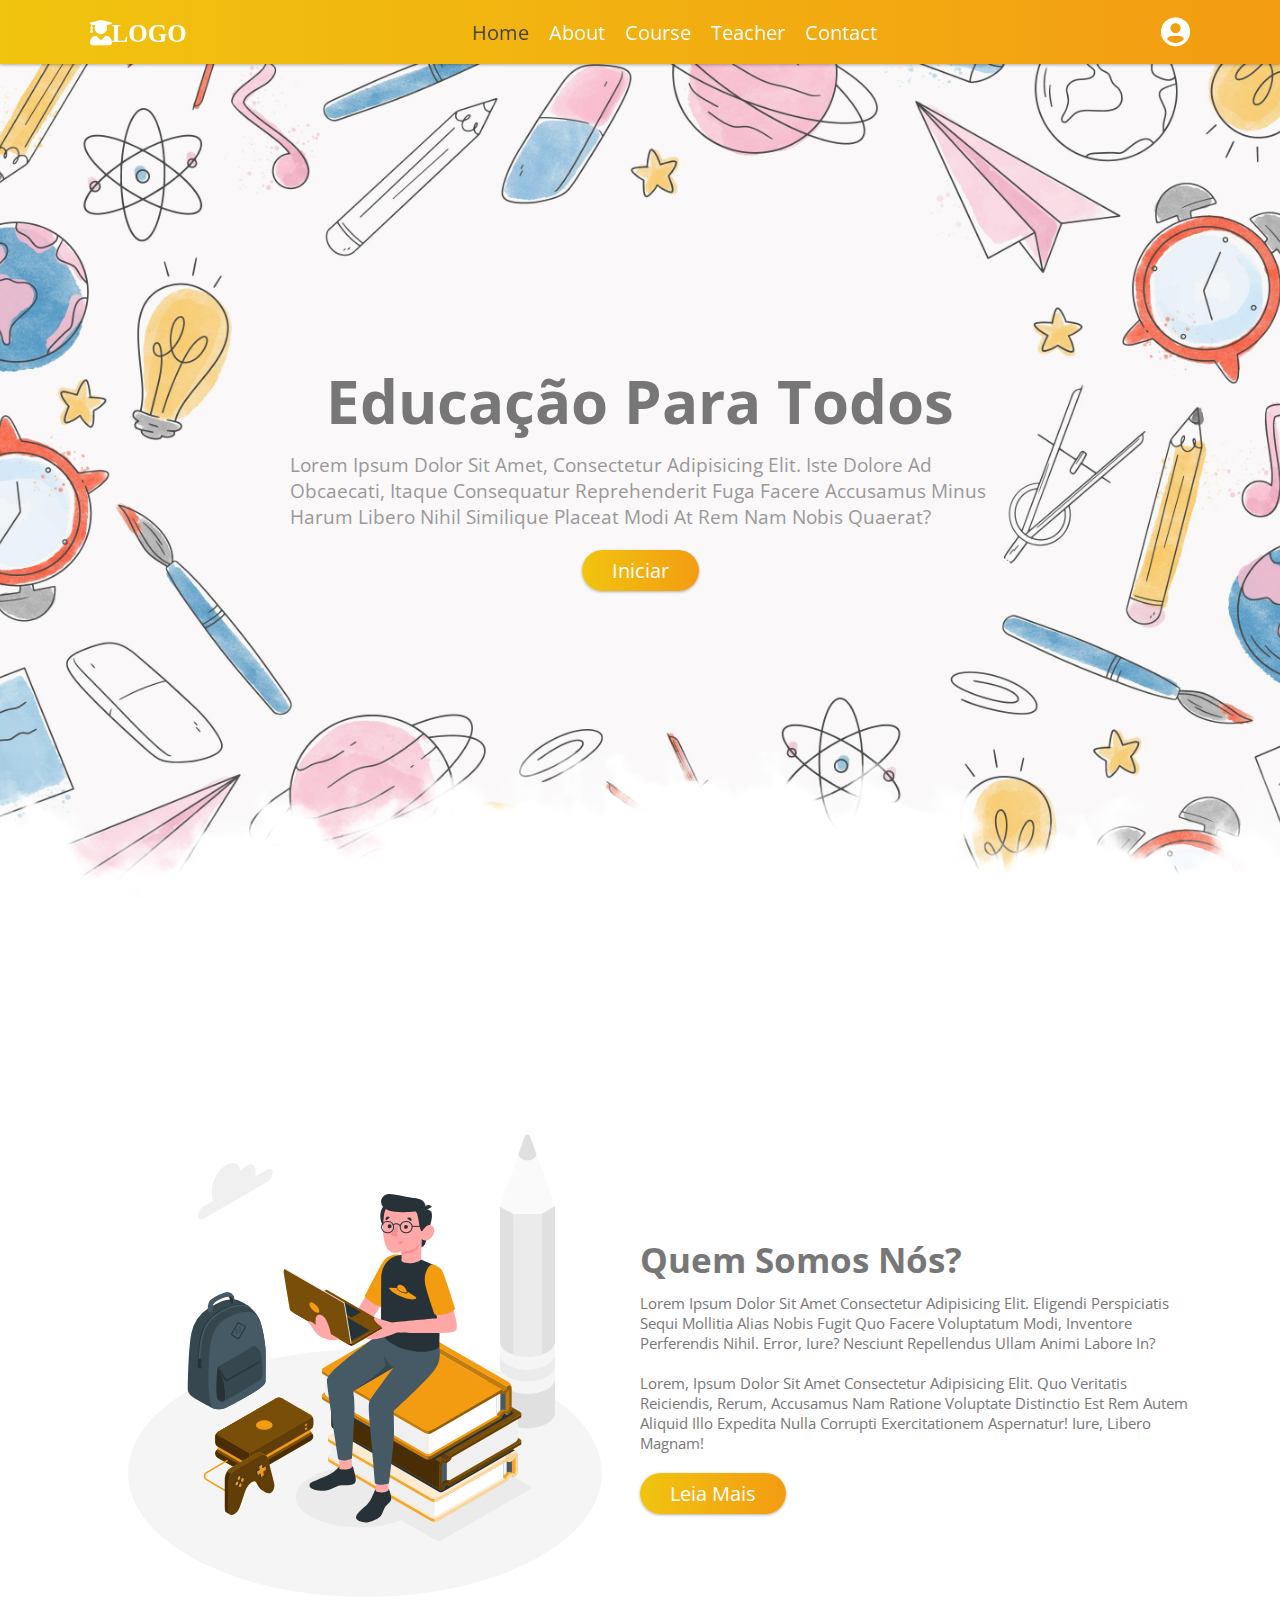
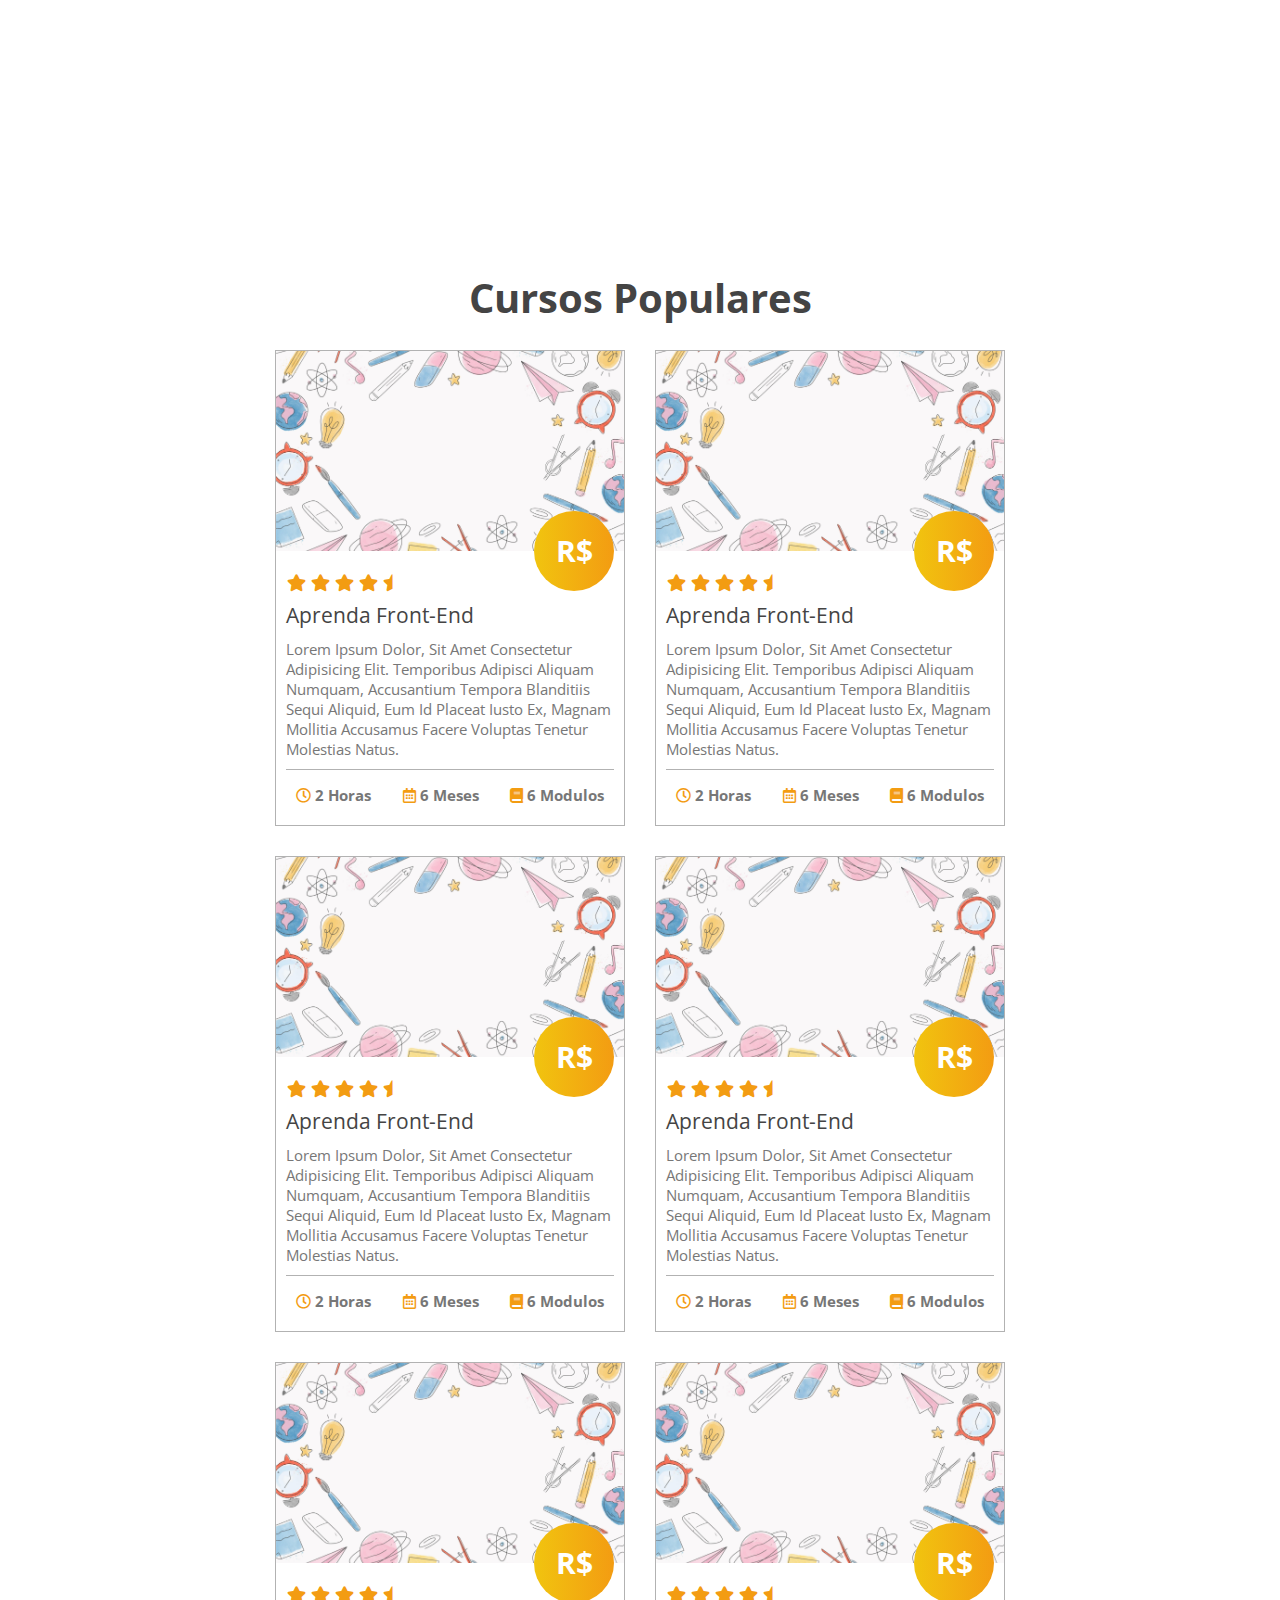
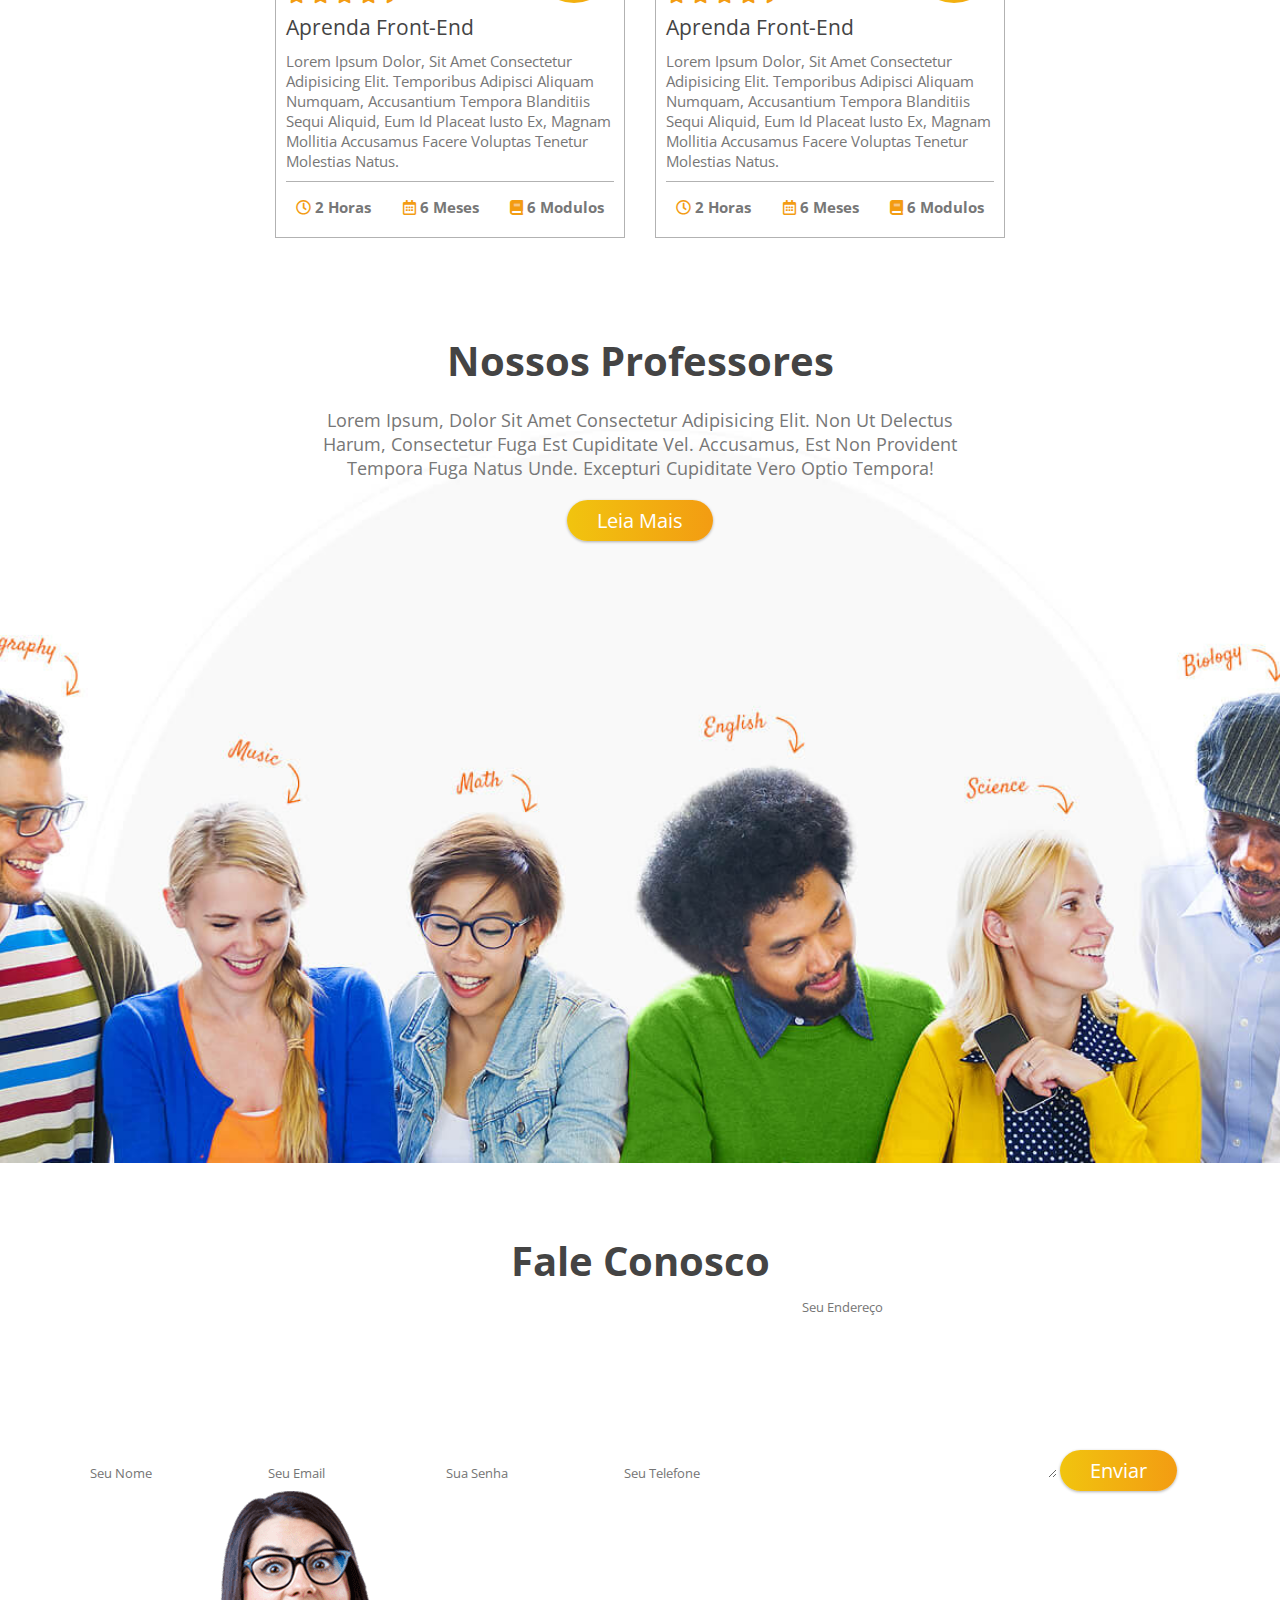
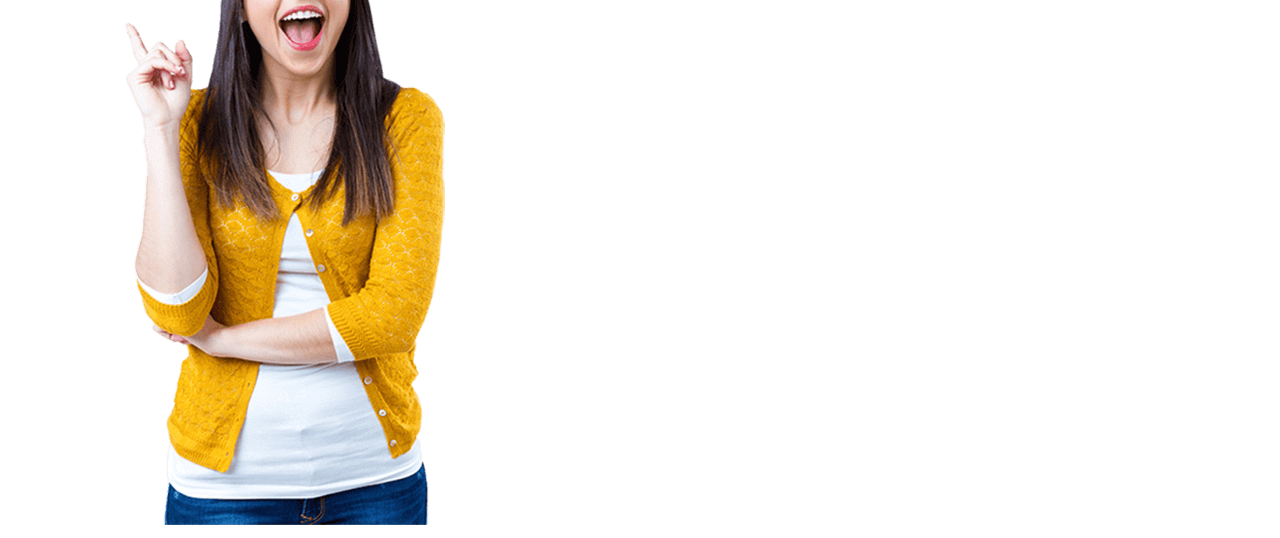
==== commit 696abde6: "iniciando section contact" ====
--- a/page/index.html
+++ b/page/index.html
@@ -248,6 +248,29 @@
     </section>
     <!-- section teacher end -->
 
+    <!--  section contact starts -->
+    <section class="contact" id="contact">
+
+        <h1 class="heading">fale conosco</h1>
+
+        <div class="row">
+            <form action="">
+                <input type="text" placeholder="seu nome" class="box">
+                <input type="email" placeholder="seu email" class="box">
+                <input type="password" placeholder="sua senha" class="box">
+                <input type="number" placeholder="seu telefone" class="box">
+                <textarea name="" id="" cols="30" rows="10" class="box" placeholder="seu endereço"></textarea>
+                <input type="submit" class="btn" value="enviar">
+            </form>
+
+            <div class="image">
+                <img src="/utils/contact-img.png" alt="Contato">
+            </div>
+        </div>
+
+    </section>
+    <!-- section contact end -->
+
     <!-- Jquery cdn link -->
     <script src="https://cdnjs.cloudflare.com/ajax/libs/jquery/3.6.0/jquery.min.js"></script>
 
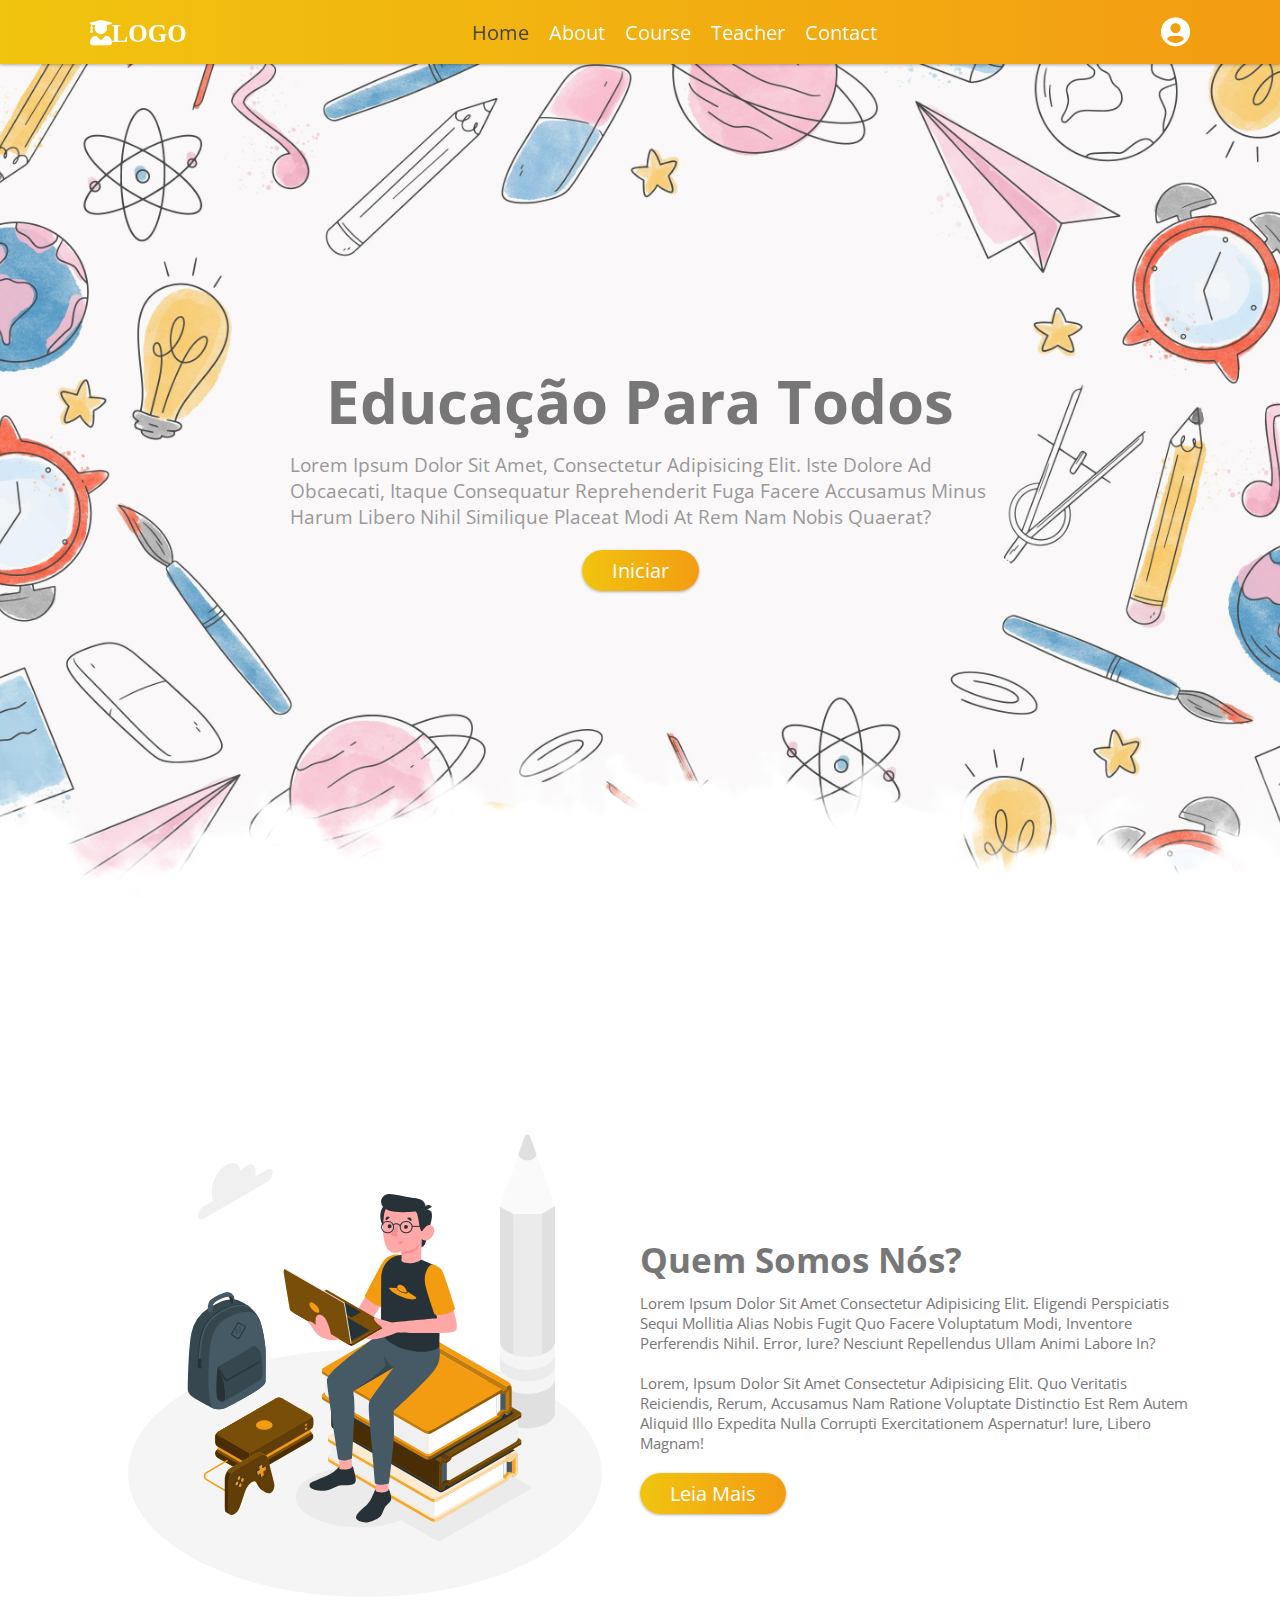
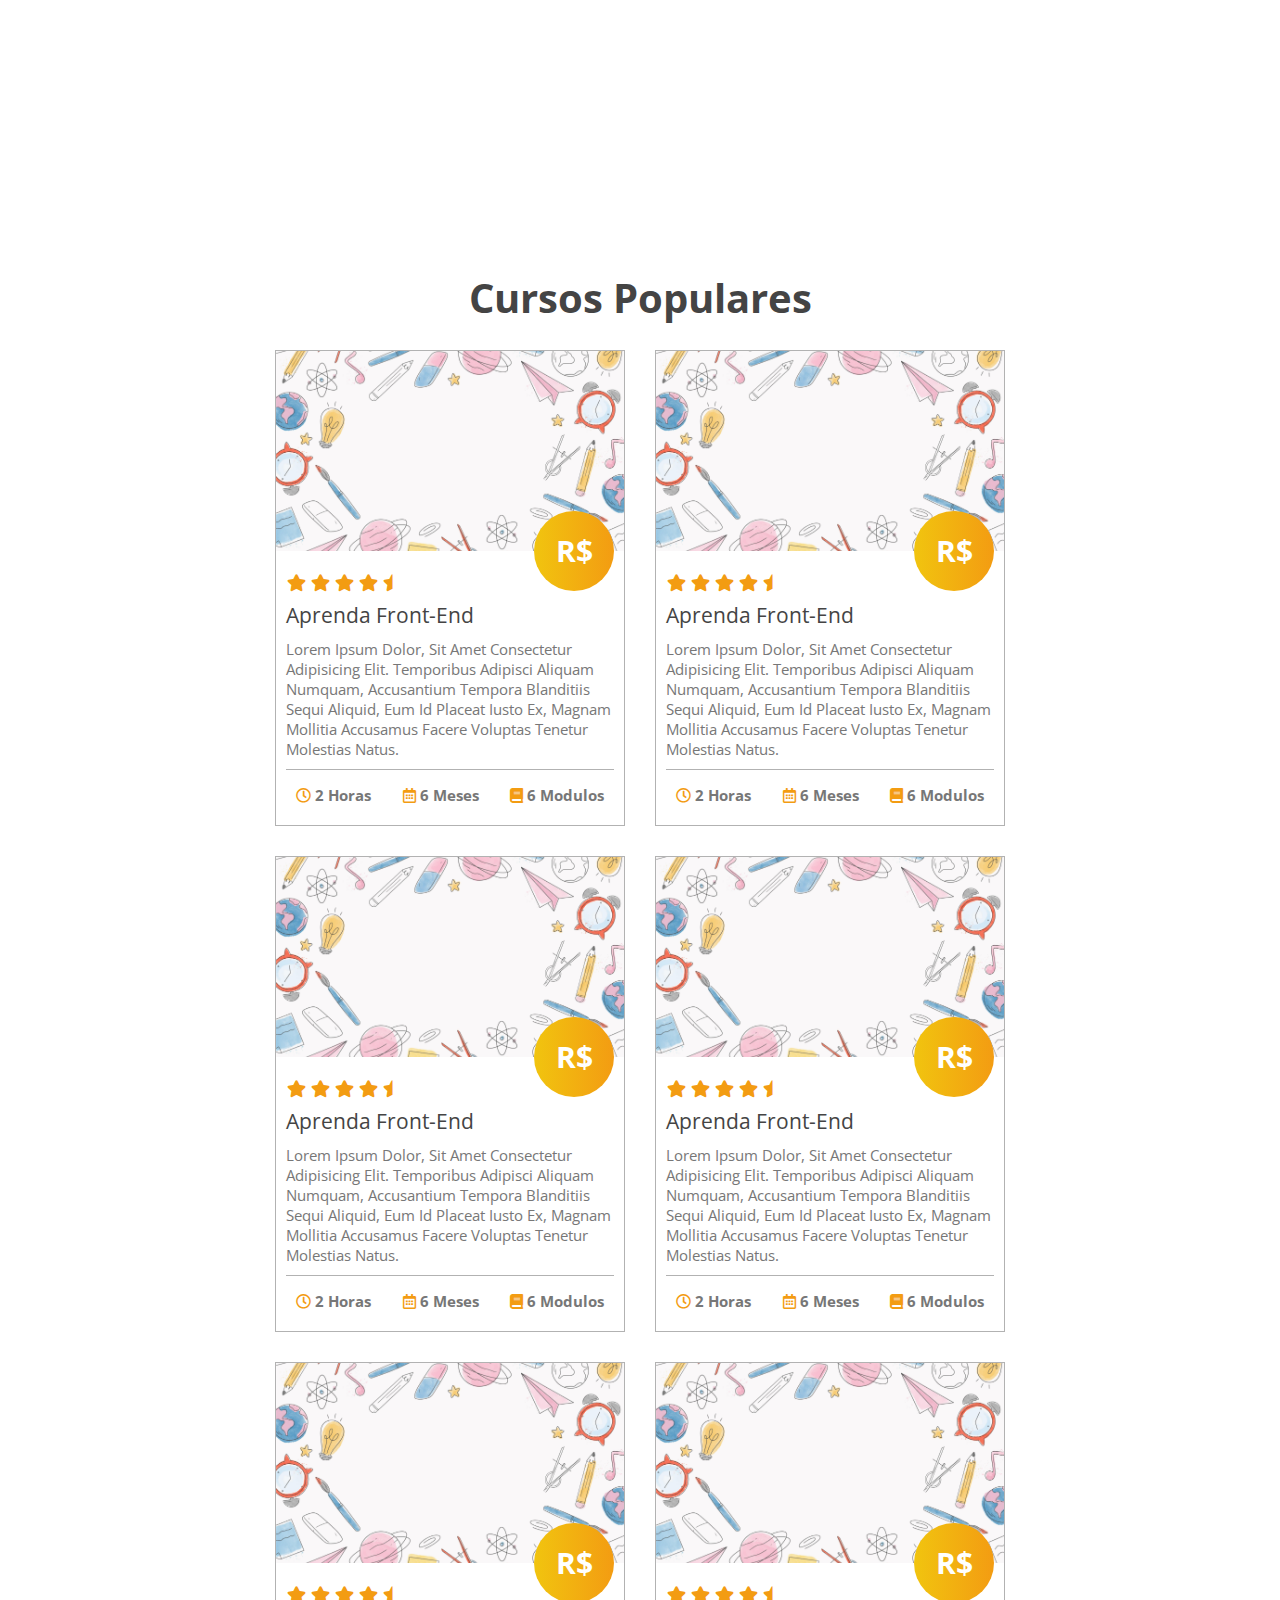
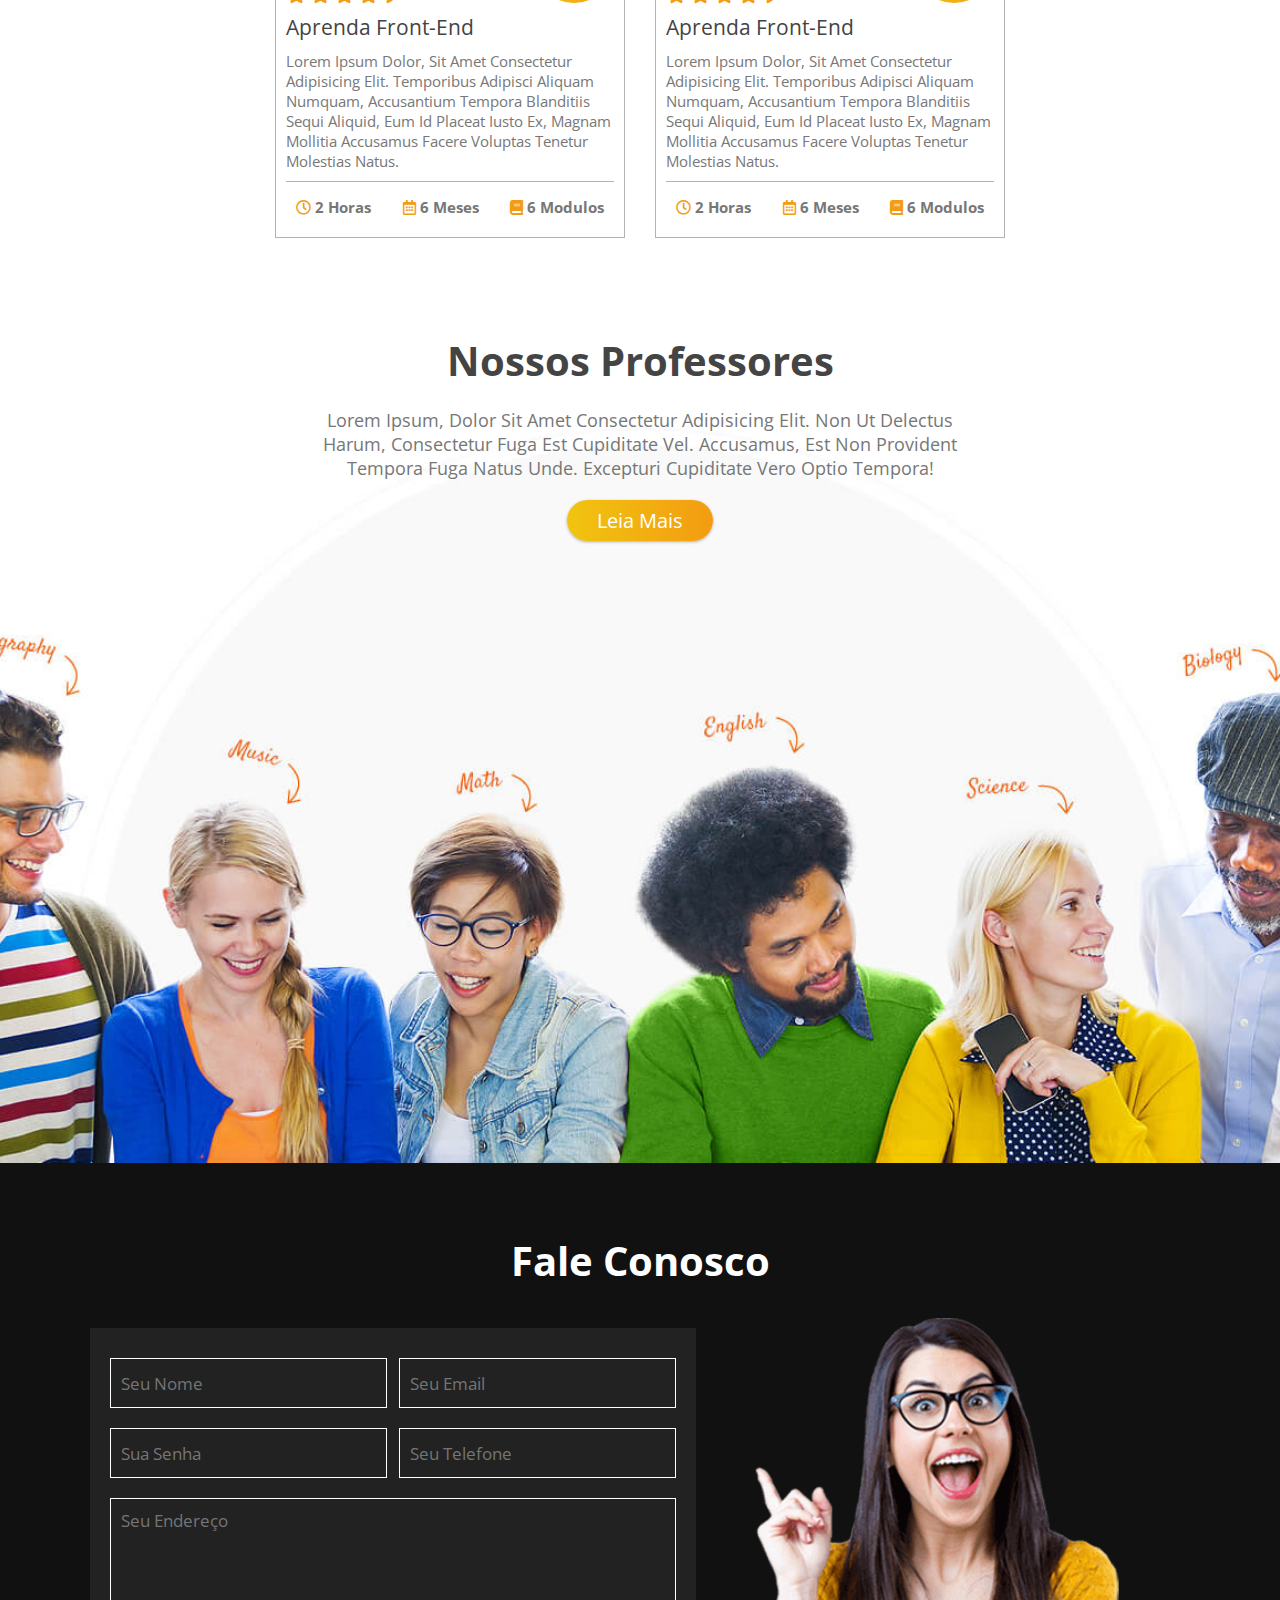
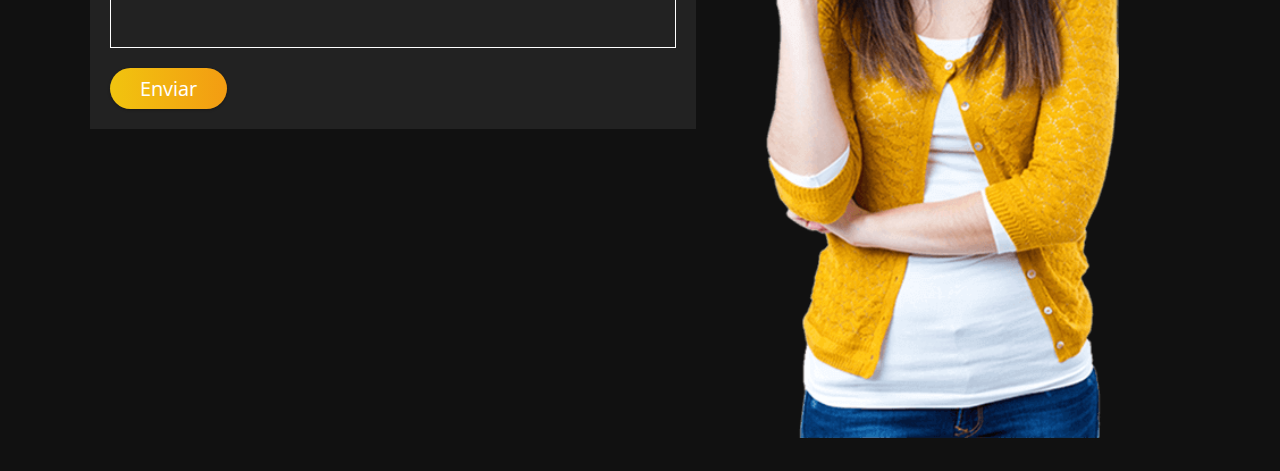
==== commit a44d440f: "finalizando section contact responsivo" ====
--- a/page/index.html
+++ b/page/index.html
@@ -70,7 +70,7 @@
     <!-- home section end -->
 
     <!-- about section starts -->
-    <section class="about id=" about">
+    <section class="about" id="about">
 
         <div class="image">
             <img src="/utils/Nerd-amico.svg" alt="Estudante">
@@ -259,7 +259,7 @@
                 <input type="email" placeholder="seu email" class="box">
                 <input type="password" placeholder="sua senha" class="box">
                 <input type="number" placeholder="seu telefone" class="box">
-                <textarea name="" id="" cols="30" rows="10" class="box" placeholder="seu endereço"></textarea>
+                <textarea name="" id="" cols="30" rows="10" class="box address" placeholder="seu endereço"></textarea>
                 <input type="submit" class="btn" value="enviar">
             </form>
 
--- a/css/style.css
+++ b/css/style.css
@@ -7,6 +7,8 @@
     --seilver999:#999;
     --orangec12:#f39c12;
     --orange40f:#f1c40f;
+    --black111: #111;
+    --silver222: #222;
 }
 
 * {
@@ -412,13 +414,73 @@
     margin: 1rem auto;
 }
 
-
-
-
-
 /* section teacher end */
 
-
+/* section contact starts */
+ .contact {
+    background: var(--black111);
+}
+
+.contact .heading {
+    color: var(--white);
+}
+
+.contact .row {
+    display: flex;
+    align-items: flex-start;
+    justify-content: center;
+    flex-flow: wrap;
+}
+
+.contact .row form {
+    flex: 1 1 50rem;
+    background: var(--silver222);
+    padding: 2rem;
+    display: flex;
+    justify-content: space-between;
+    flex-wrap: wrap;
+    margin-top: 3rem;
+    align-items: flex-start;
+}
+
+.contact .row form .box {
+    height: 5rem;
+    width: 49%;
+    border: .1rem solid var(--white);
+    padding: 0 1rem;
+    margin: 1rem 0;
+    font-size: 1.7rem;
+    color: var(--white);
+    background: none;
+    text-transform: none;
+}
+
+.contact .row form .box:focus {
+    border-color: var(--orangec12);
+}
+
+.contact .row form .box::placeholder {
+    text-transform: capitalize;
+}
+
+.contact .row form .address {
+    height: 15rem;
+    padding: 1rem;
+    resize: none;
+    width: 100%;
+}
+
+.contact .row form .btn:hover {
+    background: var(--white);
+    color: var(--silver333);
+}
+
+.contact .row .image img {
+    height: 80vh;
+    margin: 2rem;
+}
+
+/* section contact end */
 
 
 
@@ -498,10 +560,18 @@
     .teacher p {
         width: auto;
     }
+
+    .contact .row .image {
+        display: none; 
+    }
 }
 
 @media (max-width: 500px) {
     html {
         font-size: 50%;
     }
+
+    .contact .row form .box {
+        width: 100%;
+    }
 }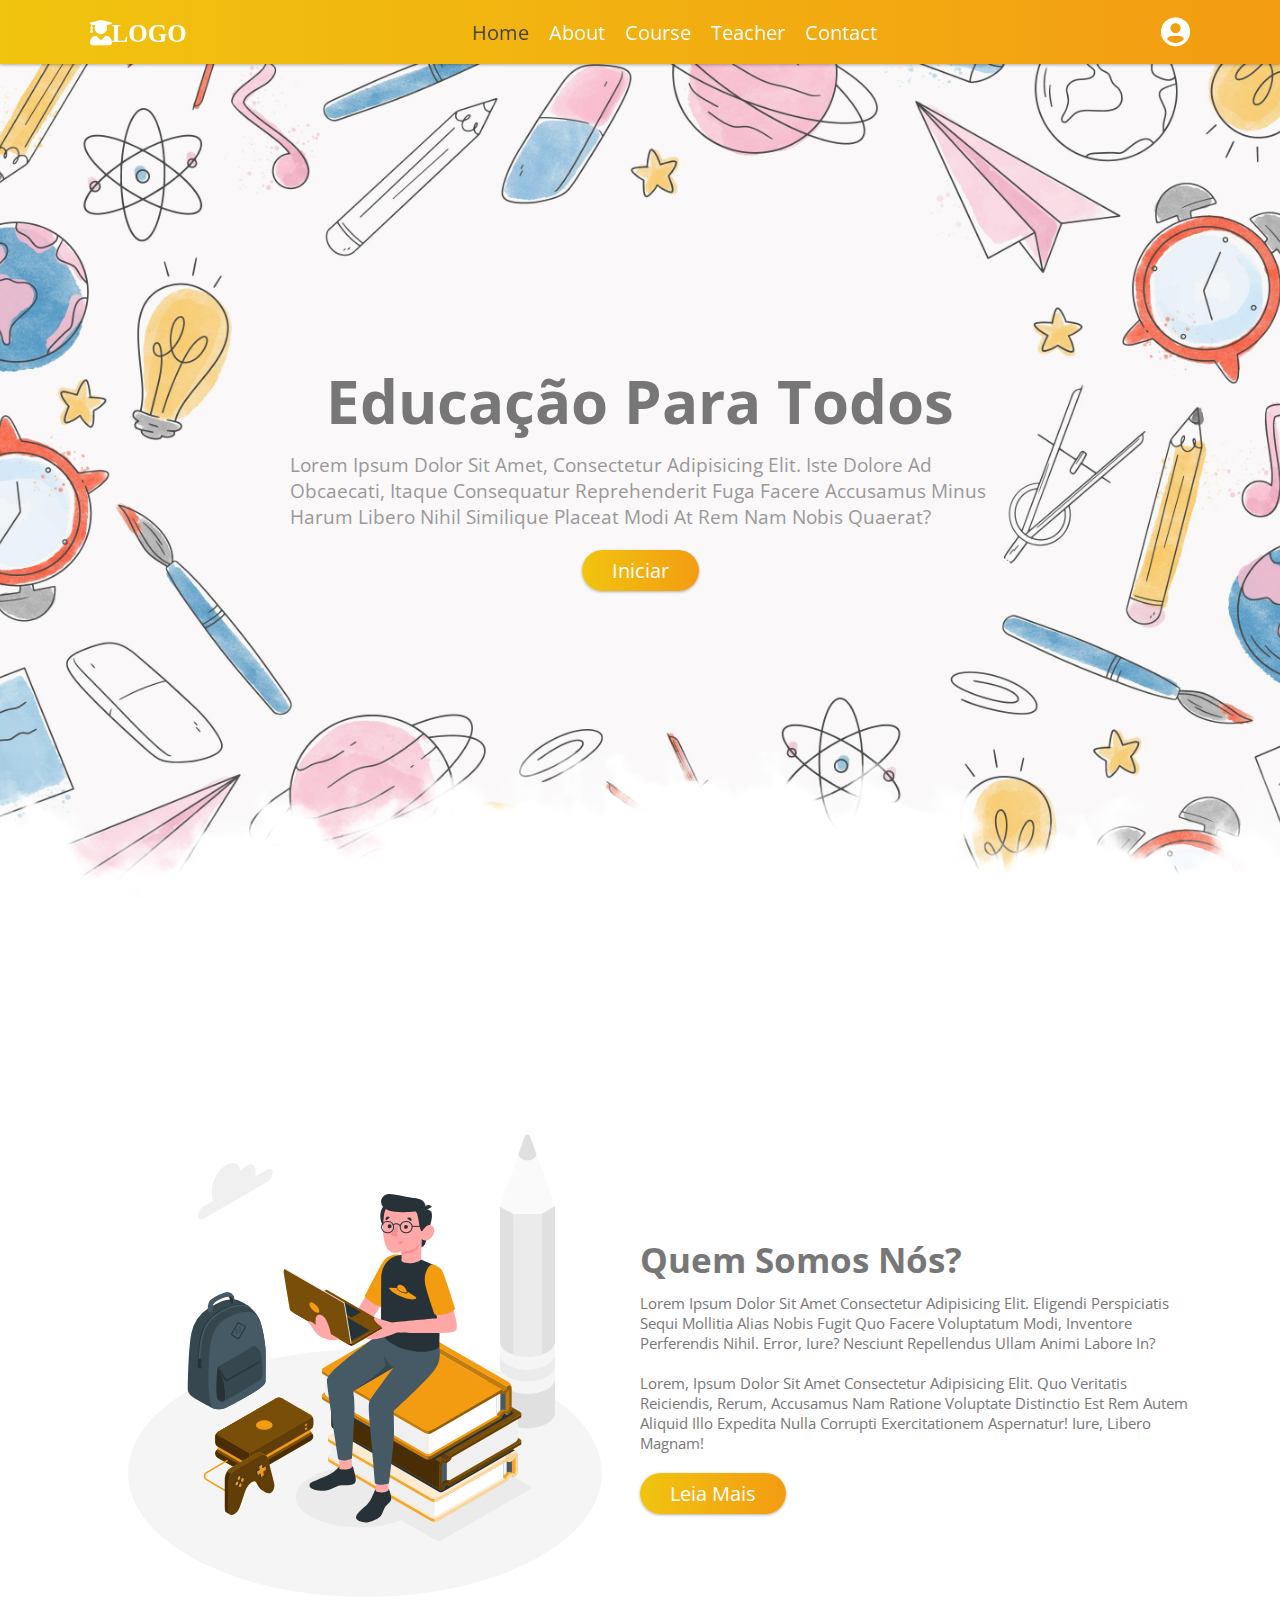
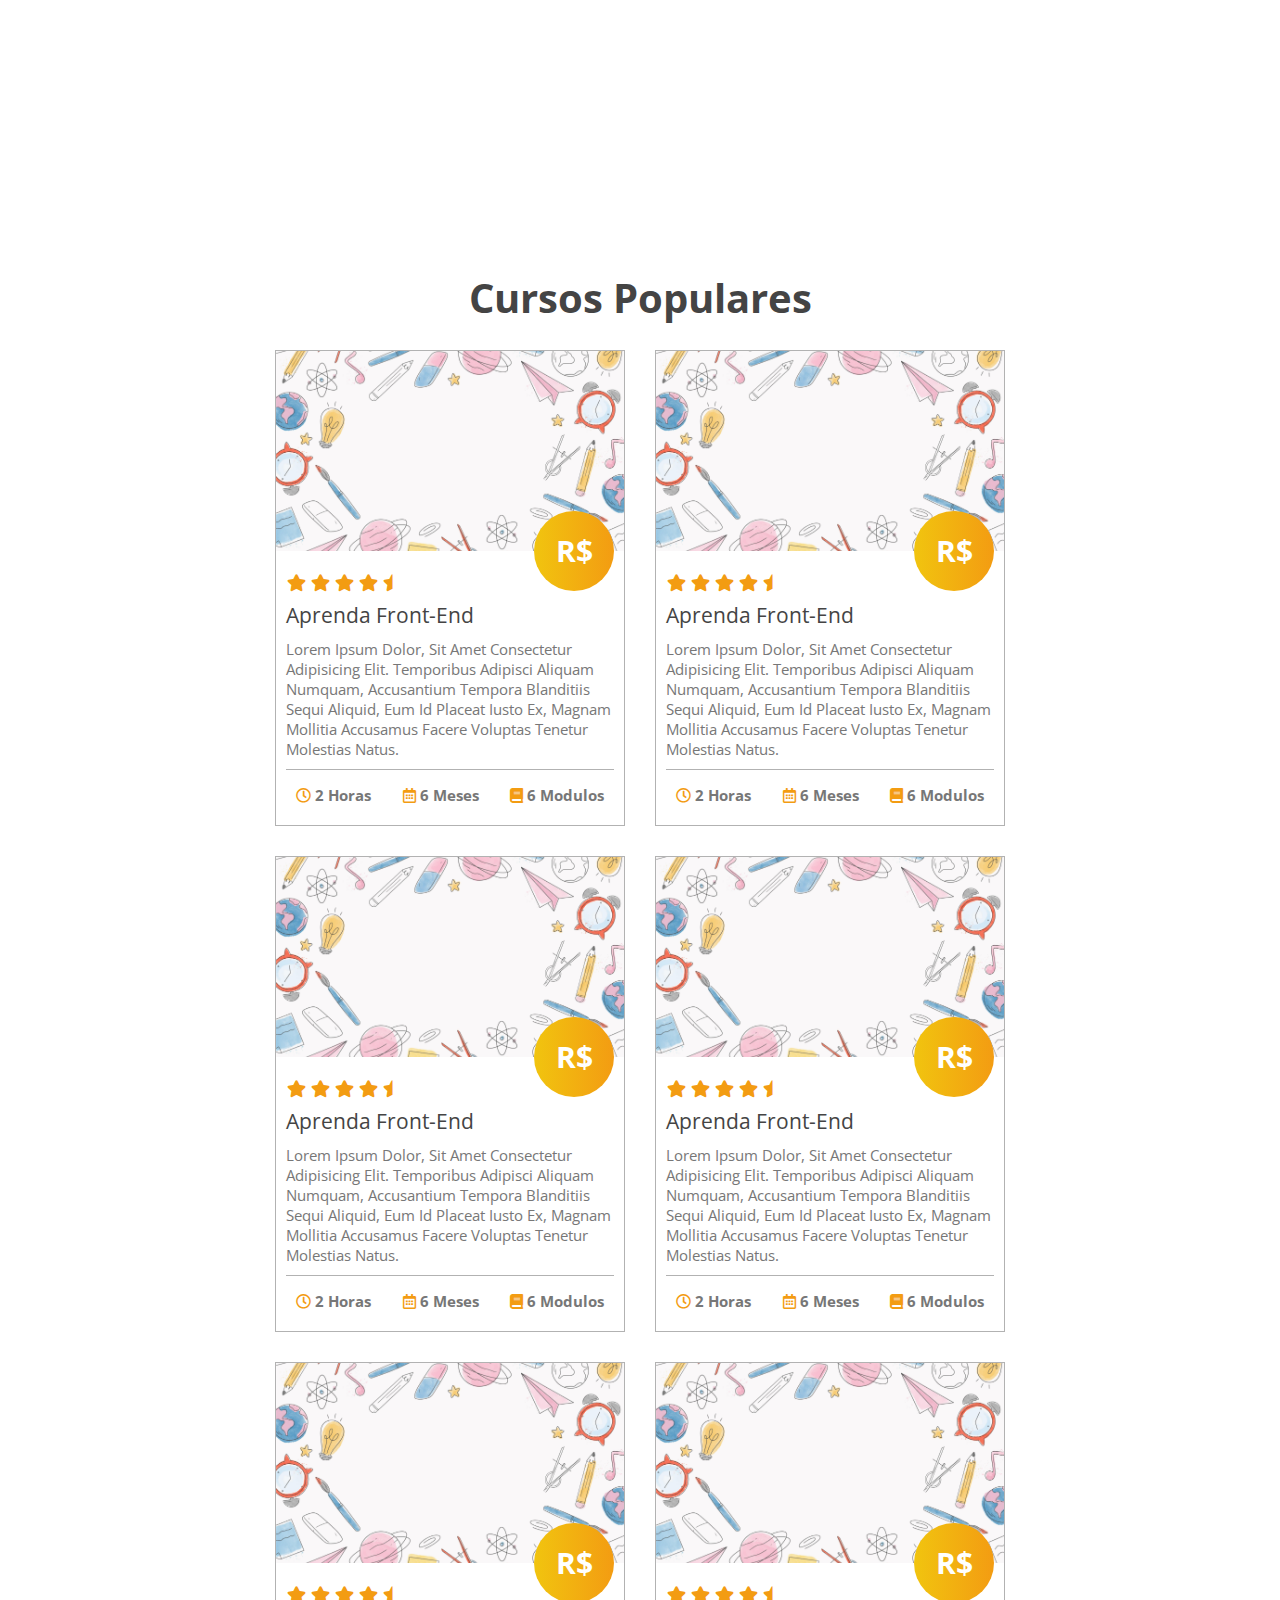
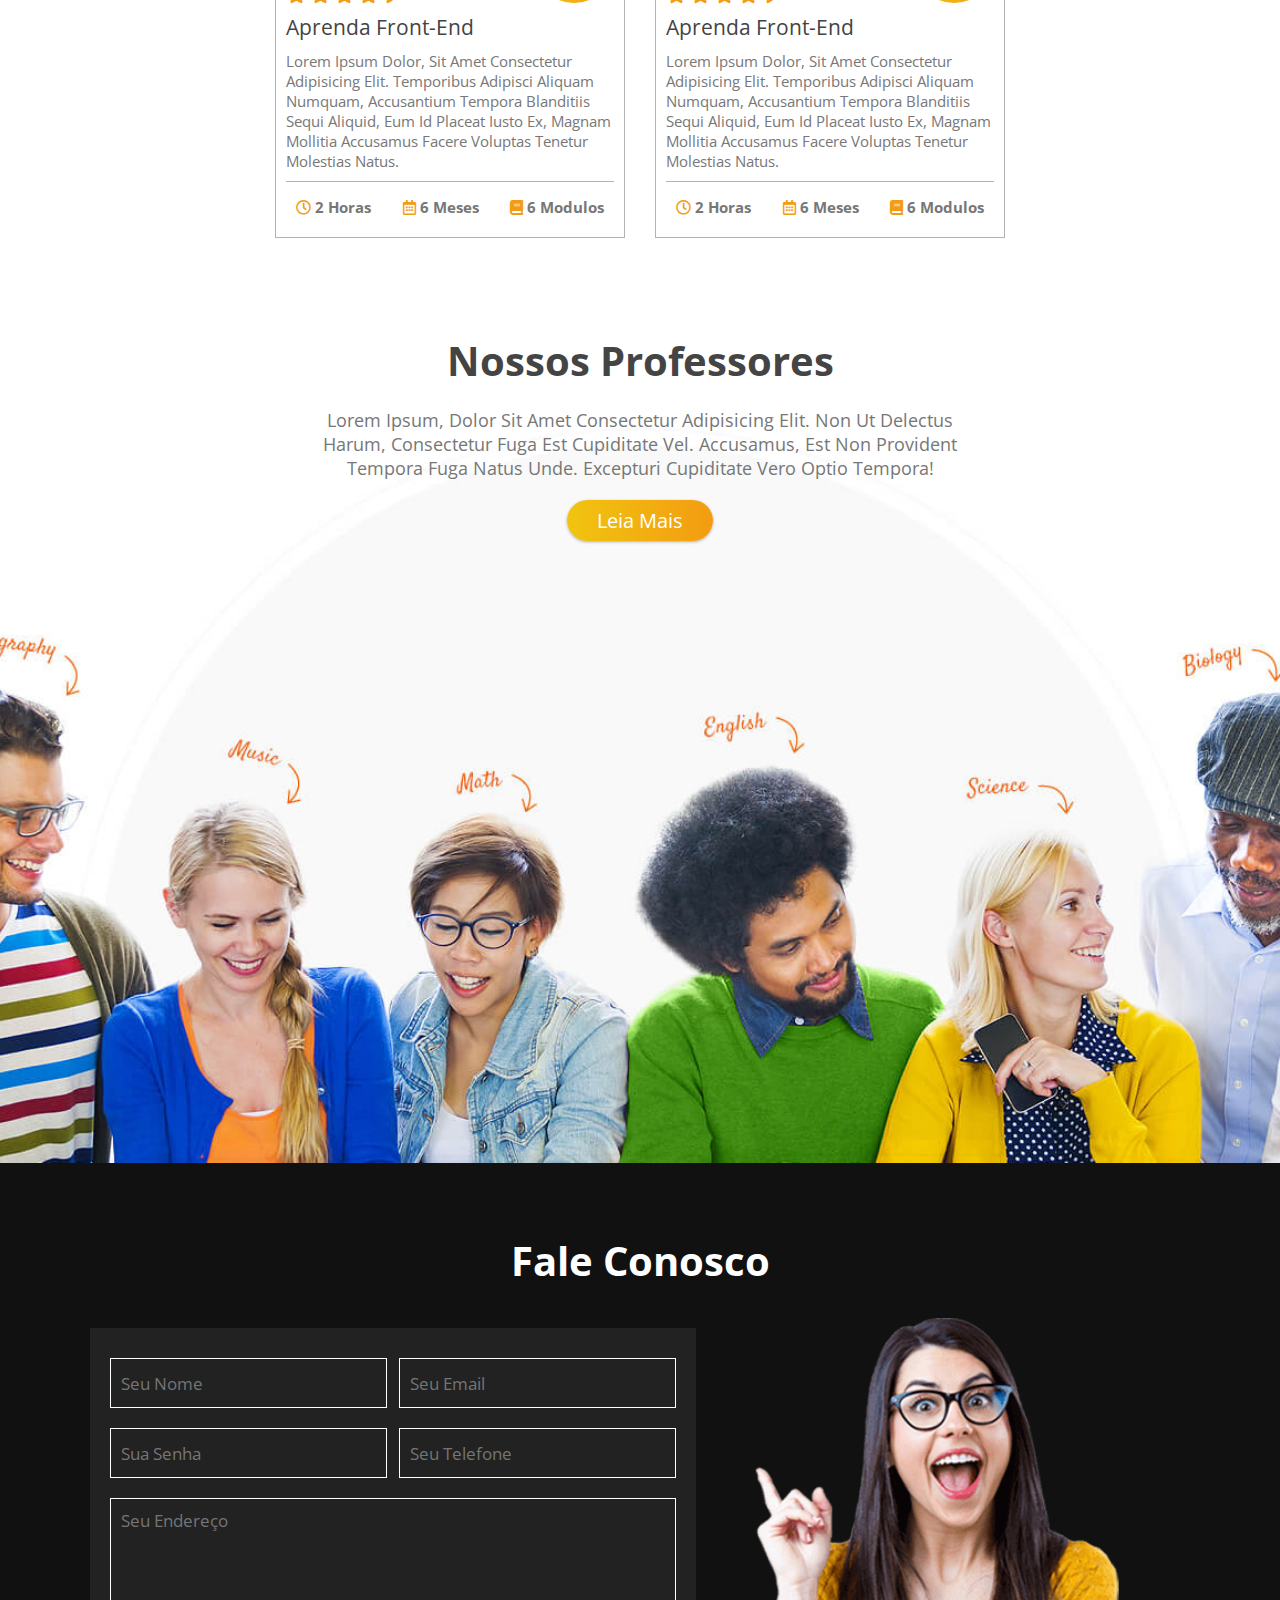
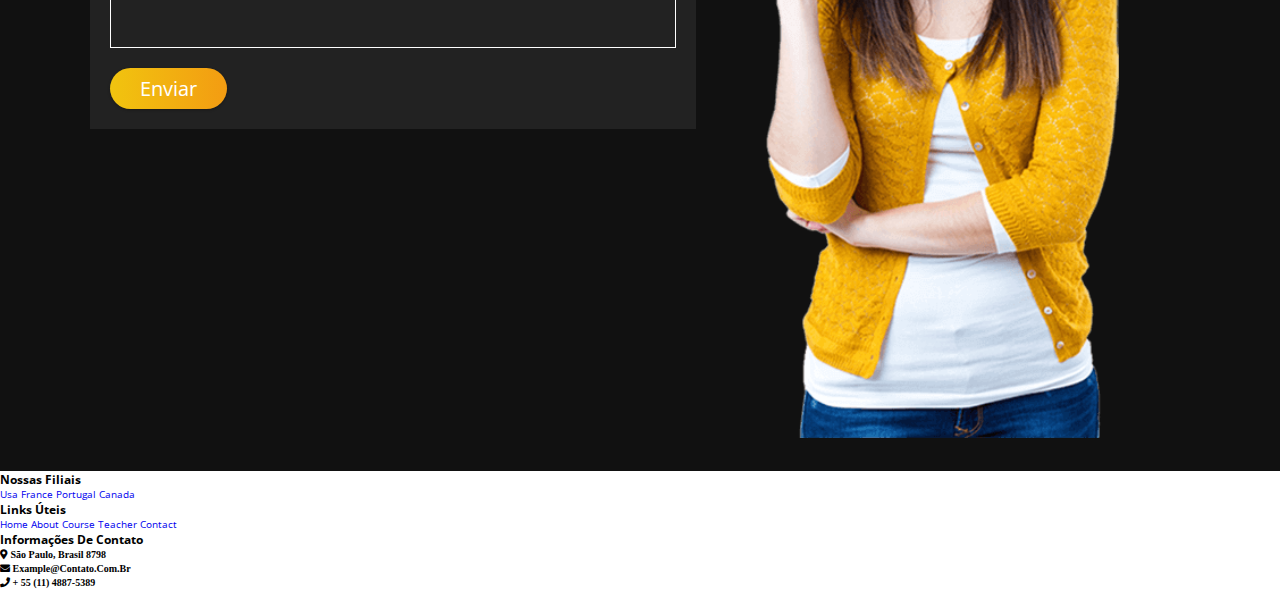
==== commit e2358b10: "iniciando section footer" ====
--- a/page/index.html
+++ b/page/index.html
@@ -271,6 +271,37 @@
     </section>
     <!-- section contact end -->
 
+    <!-- section footer stars -->
+    <div class="box-container">
+
+        <div class="box">
+            <h3>nossas filiais</h3>
+            <a href="#">usa</a>
+            <a href="#">france</a>
+            <a href="#">portugal</a>
+            <a href="#">canada</a>
+        </div>
+
+        <div class="box">
+            <h3>links úteis</h3>
+            <a href="#">home</a>
+            <a href="#">about</a>
+            <a href="#">course</a>
+            <a href="#">teacher</a>
+            <a href="#">contact</a>
+        </div>
+
+        <div class="box">
+            <h3>informações de contato</h3>
+            <p><i class="fas fa-map-marker-alt"> são paulo, brasil 8798 </i></p>
+            <p><i class="fas fa-envelope"> example@contato.com.br </i></p>
+            <p><i class="fas fa-phone"> + 55 (11) 4887-5389 </i></p>
+        </div>
+
+    </div>
+    <!-- section footer end -->
+
+
     <!-- Jquery cdn link -->
     <script src="https://cdnjs.cloudflare.com/ajax/libs/jquery/3.6.0/jquery.min.js"></script>
 
--- a/css/style.css
+++ b/css/style.css
@@ -482,6 +482,27 @@
 
 /* section contact end */
 
+/* section footer starts */
+.footer {
+    background: var(--silver333);
+}
+
+.footer .box-container {
+    display: flex;
+    justify-content: center;
+    flex-wrap: wrap;
+}
+
+.footer .box-container .box {
+    margin: 1.5rem;
+    text-align: center;
+    flex: 1 1 25rem;
+}
+
+
+
+
+/* section footer end */
 
 
 
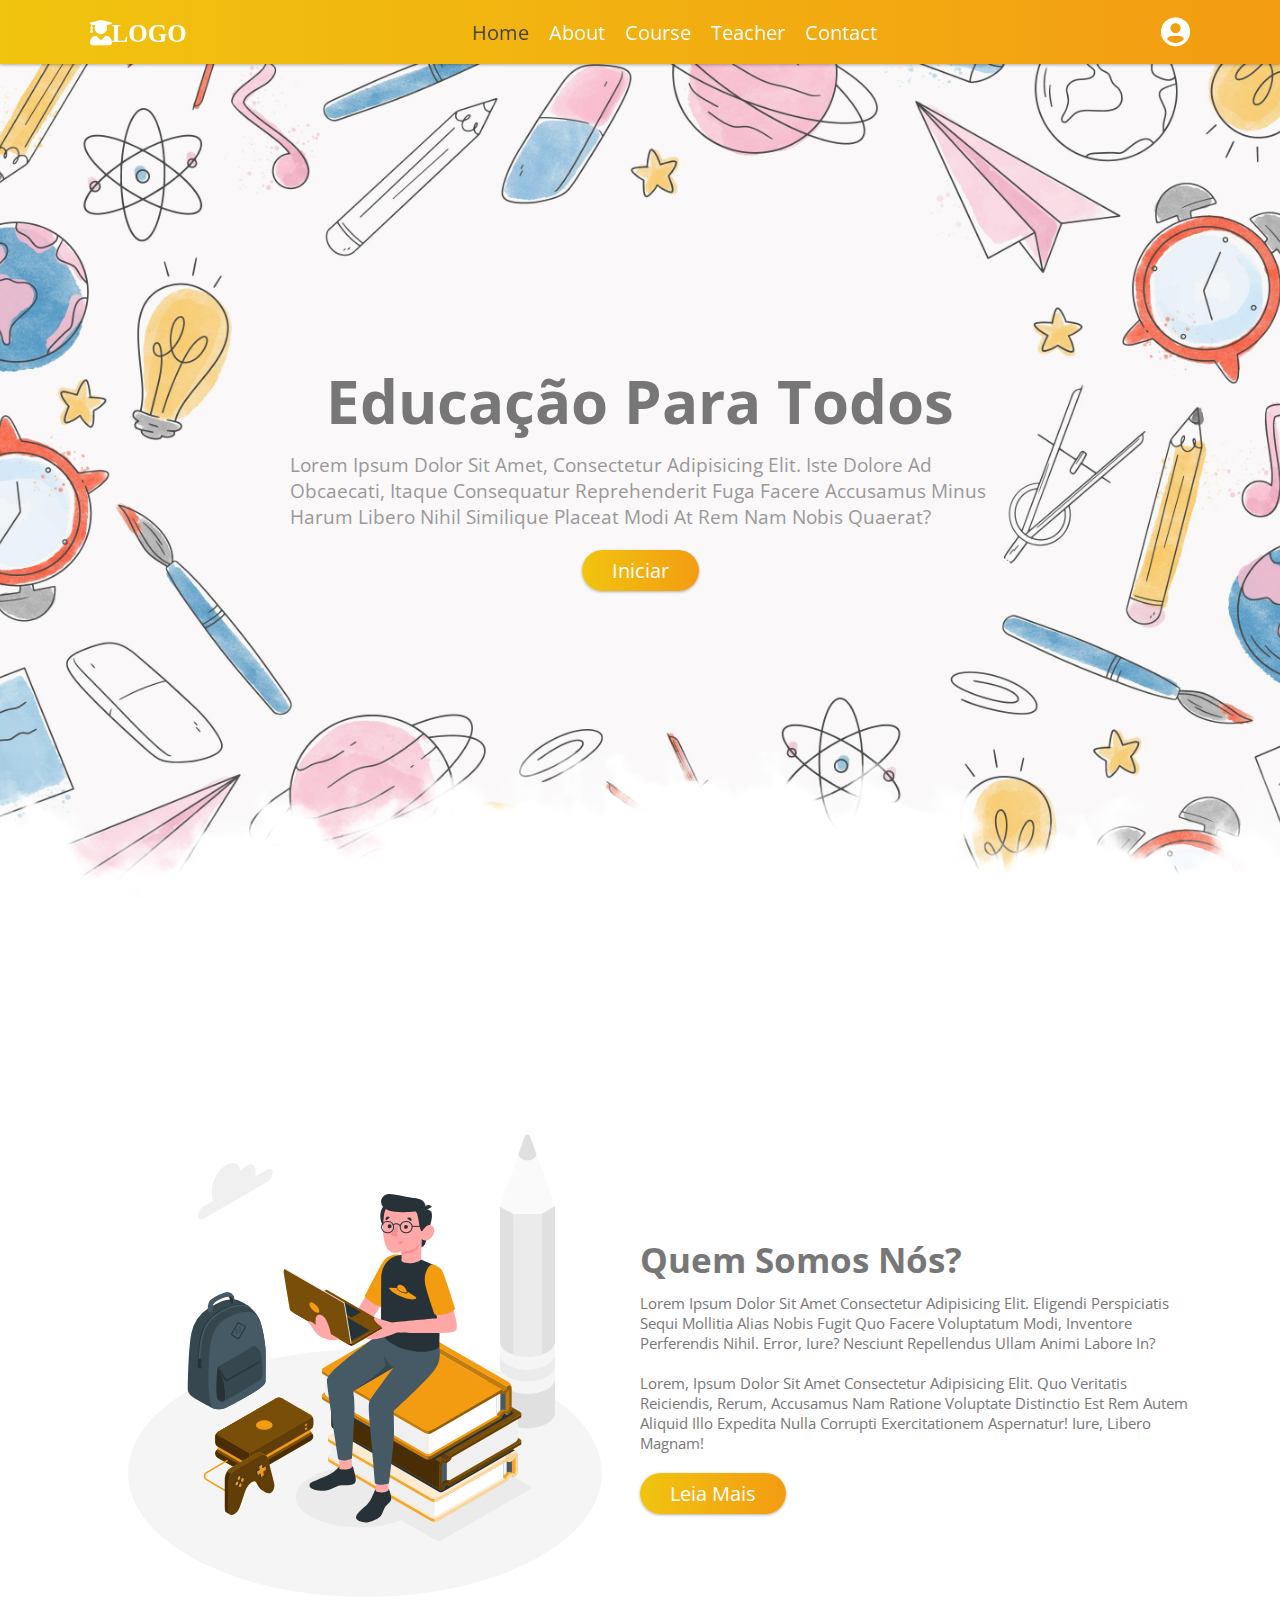
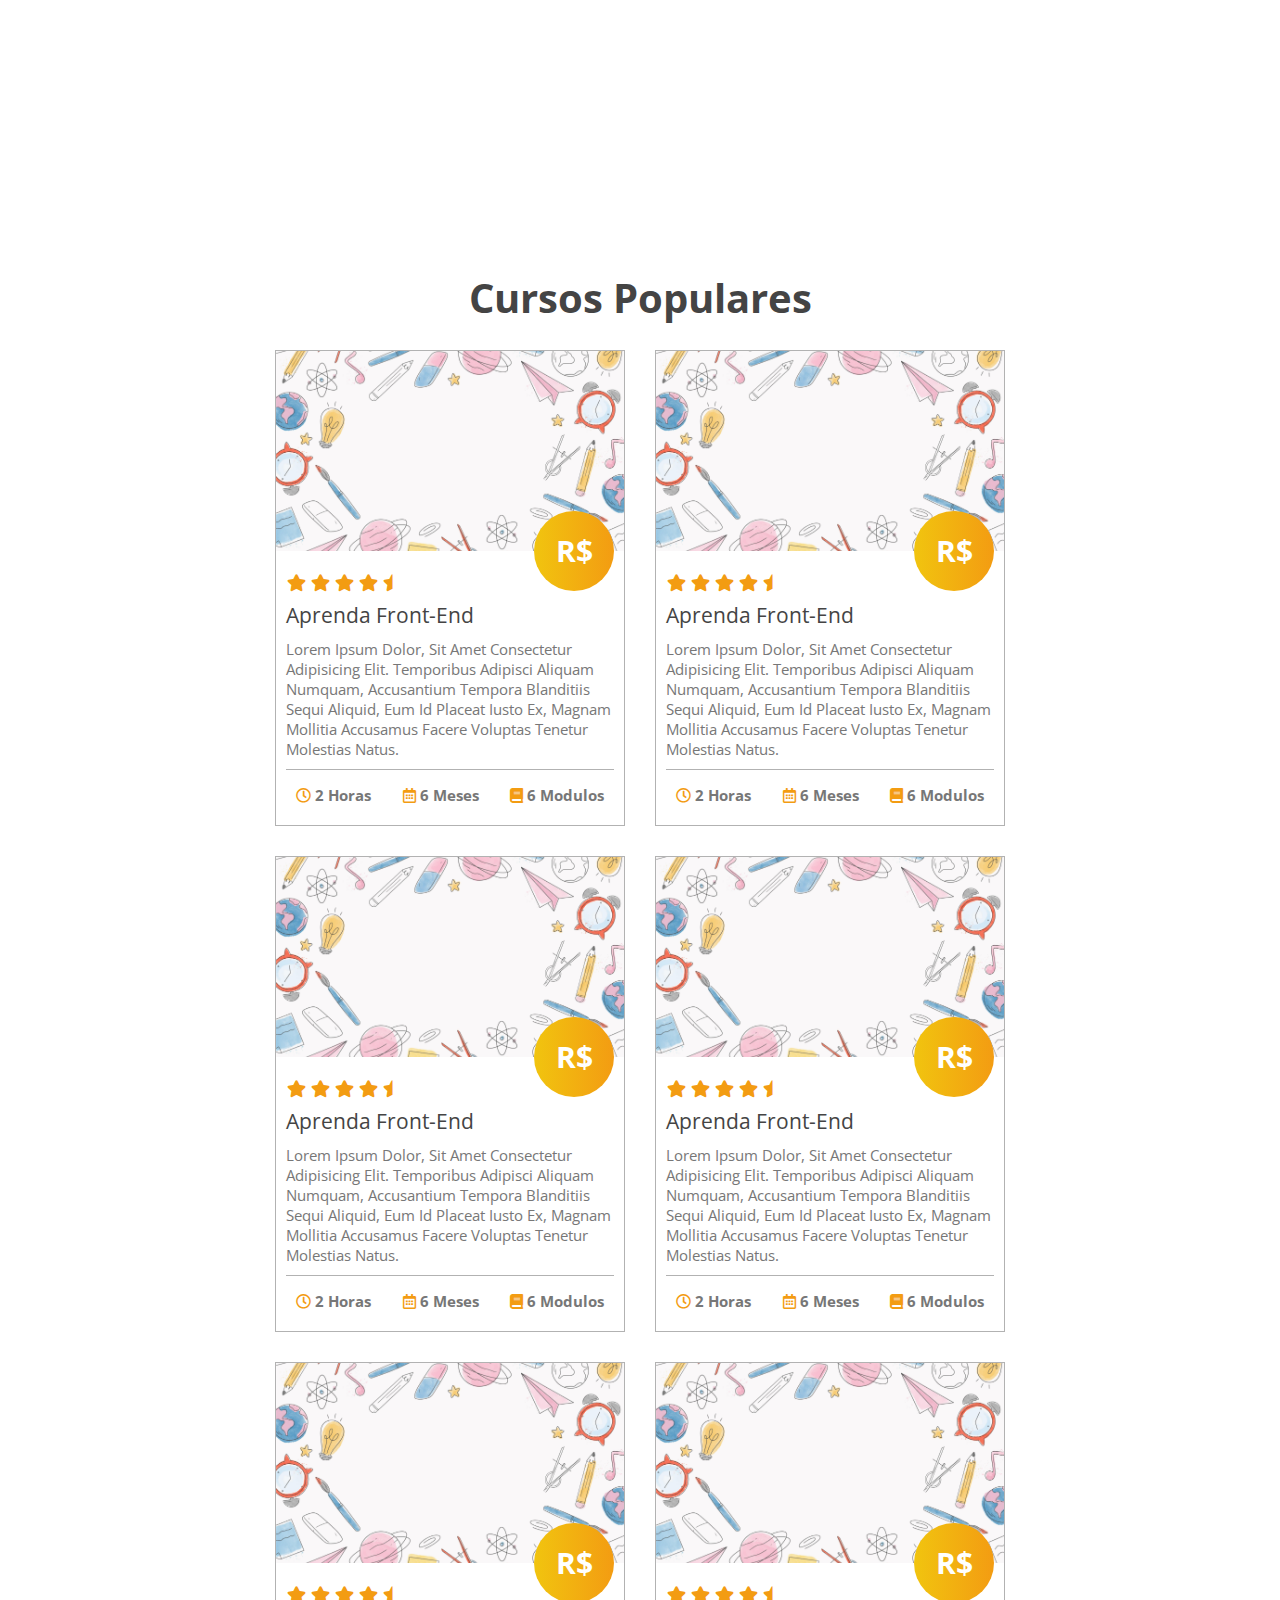
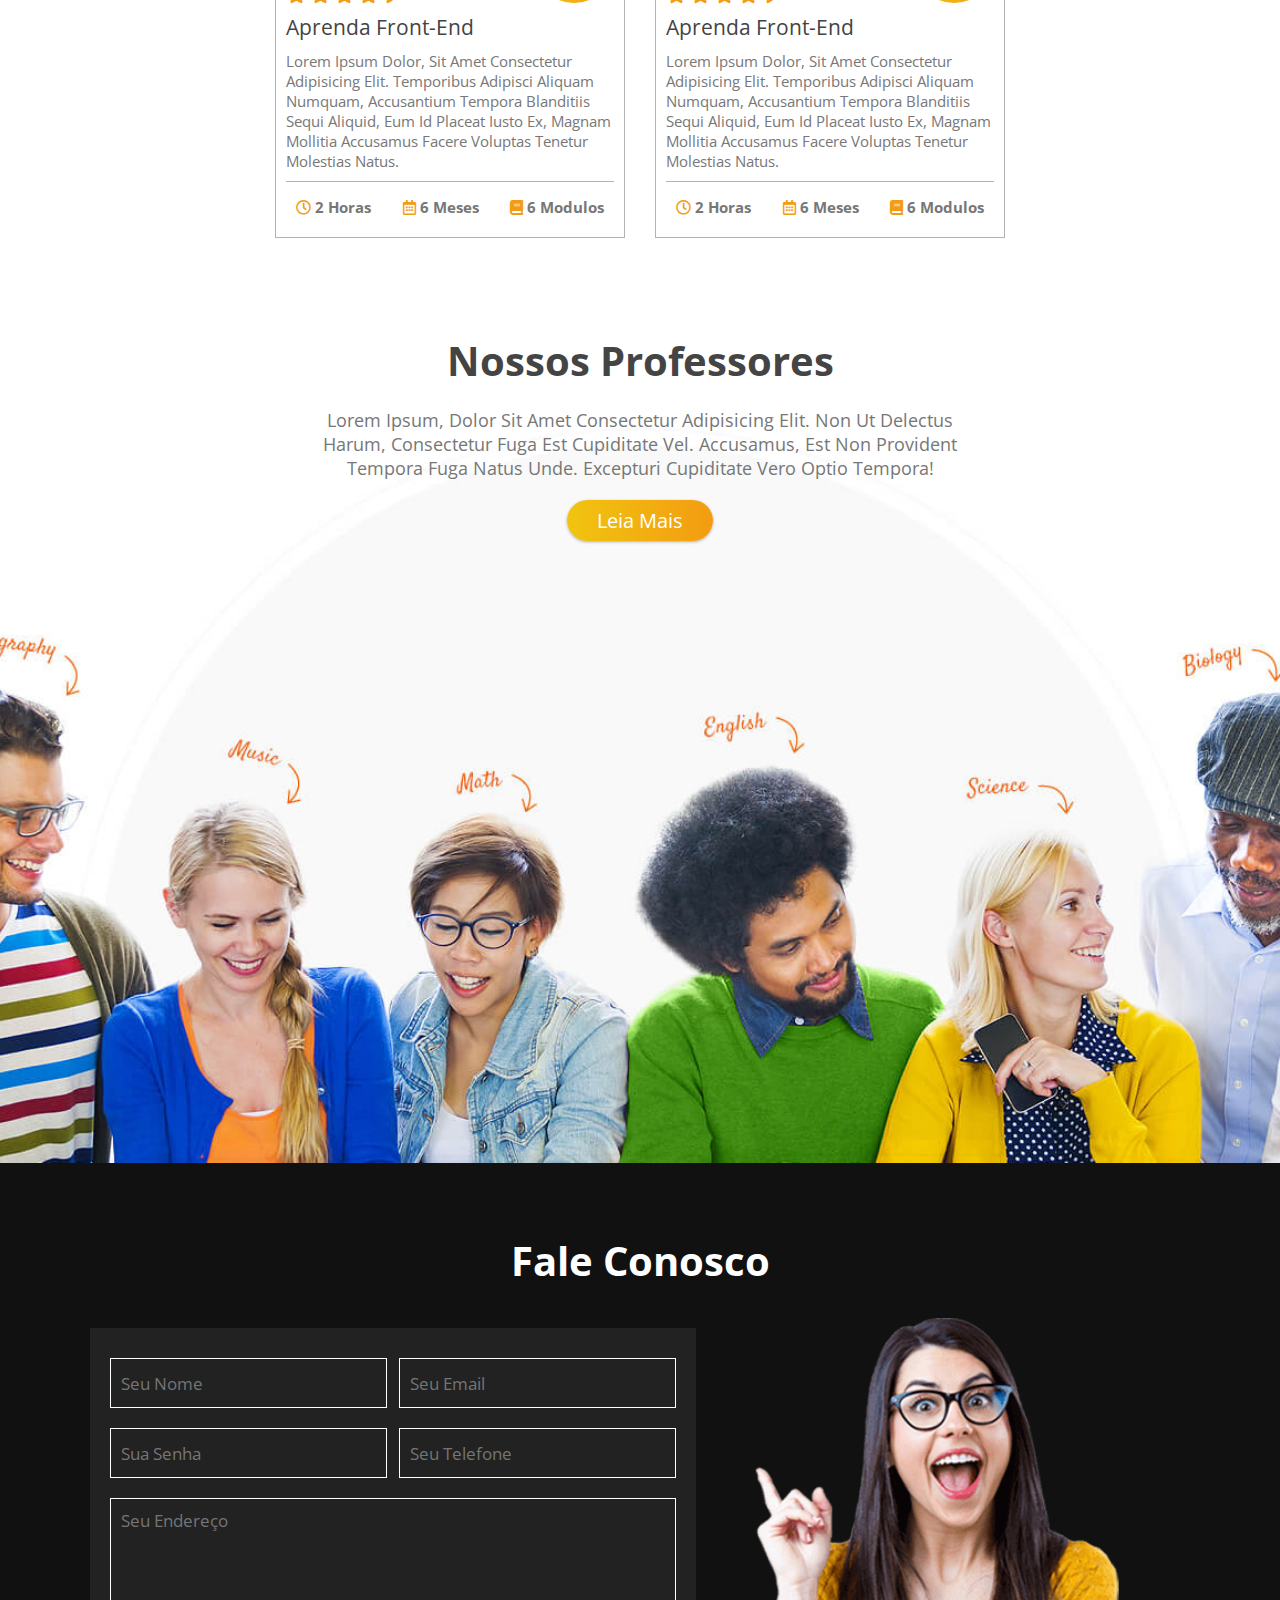
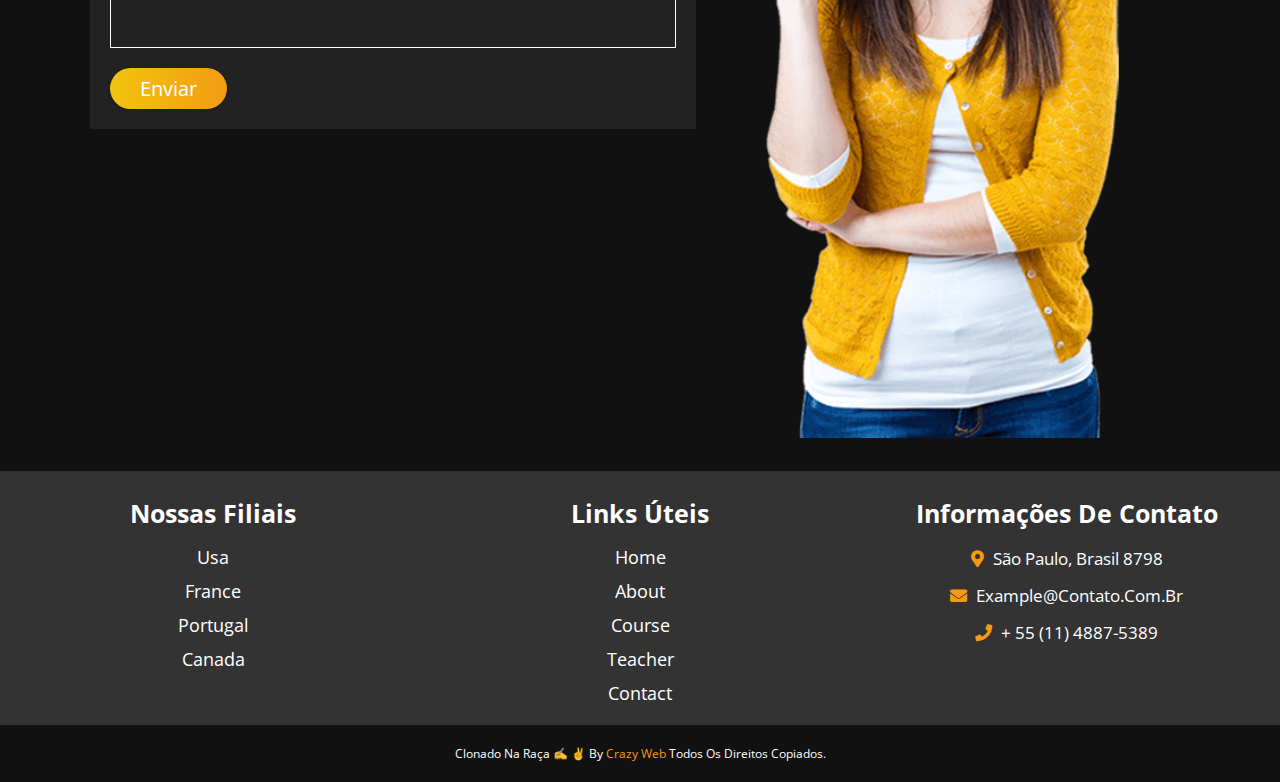
==== commit 26c1e100: "finalizando section footer" ====
--- a/page/index.html
+++ b/page/index.html
@@ -272,32 +272,37 @@
     <!-- section contact end -->
 
     <!-- section footer stars -->
-    <div class="box-container">
-
-        <div class="box">
-            <h3>nossas filiais</h3>
-            <a href="#">usa</a>
-            <a href="#">france</a>
-            <a href="#">portugal</a>
-            <a href="#">canada</a>
-        </div>
-
-        <div class="box">
-            <h3>links úteis</h3>
-            <a href="#">home</a>
-            <a href="#">about</a>
-            <a href="#">course</a>
-            <a href="#">teacher</a>
-            <a href="#">contact</a>
-        </div>
-
-        <div class="box">
-            <h3>informações de contato</h3>
-            <p><i class="fas fa-map-marker-alt"> são paulo, brasil 8798 </i></p>
-            <p><i class="fas fa-envelope"> example@contato.com.br </i></p>
-            <p><i class="fas fa-phone"> + 55 (11) 4887-5389 </i></p>
-        </div>
-
+    <div class="footer">
+        <div class="box-container">
+
+            <div class="box">
+                <h3>nossas filiais</h3>
+                <a href="#">usa</a>
+                <a href="#">france</a>
+                <a href="#">portugal</a>
+                <a href="#">canada</a>
+            </div>
+
+            <div class="box">
+                <h3>links úteis</h3>
+                <a href="#">home</a>
+                <a href="#">about</a>
+                <a href="#">course</a>
+                <a href="#">teacher</a>
+                <a href="#">contact</a>
+            </div>
+
+            <div class="box">
+                <h3>informações de contato</h3>
+                <p><i class="fas fa-map-marker-alt"></i> são paulo, brasil 8798 </p>
+                <p><i class="fas fa-envelope"></i> example@contato.com.br </p>
+                <p><i class="fas fa-phone"></i> + 55 (11) 4887-5389 </p>
+            </div>
+        </div>
+
+        <h1 class="credit"> clonado na raça &#9997; &#9996; by
+            <a href="#">crazy web</a> todos os direitos copiados.
+        </h1>
     </div>
     <!-- section footer end -->
 
--- a/css/style.css
+++ b/css/style.css
@@ -34,15 +34,19 @@
 }
 
 html::-webkit-scrollbar {
-    width: 1.5rem;
+    width: 1.6rem; 
 }
 
 html::-webkit-scrollbar-track {
-    background: var(--silver333);
+    background: var(--silver333);  
 }
 
 html::-webkit-scrollbar-thumb {
     background: linear-gradient(90deg, var(--orange40f), var(--orangec12));
+    border-radius: .8rem;
+    border: .3rem solid transparent;
+    background-clip: content-box;
+    margin-left: 0.5rem;
 }
 
 /* global style section */
@@ -499,9 +503,46 @@
     flex: 1 1 25rem;
 }
 
-
-
-
+.footer .box-container .box h3 {
+    font-size: 2.5rem;
+    color: var(--white);
+    padding: 1rem 0;
+}
+
+.footer .box-container .box p {
+    font-size: 1.7rem;
+    color: var(--white);
+    padding: .7rem 0;
+}
+
+.footer .box-container .box p i {
+    padding-right: .5rem;
+    color: var(--orangec12);
+}
+ 
+.footer .box-container .box a {
+    font-size: 1.8rem;
+    display: block;
+    padding: .5rem 0;
+    color: var(--white);
+}
+
+.footer .box-container .box a:hover {
+    text-decoration: underline;
+}
+
+.footer .credit {
+    padding: 2rem 1rem;
+    font-size: 1.2rem;
+    color: var(--white);
+    background: var(--black111);
+    text-align: center;
+    font-weight: normal;
+}
+
+.footer .credit a {
+    color: var(--orangec12);
+}
 /* section footer end */
 
 
